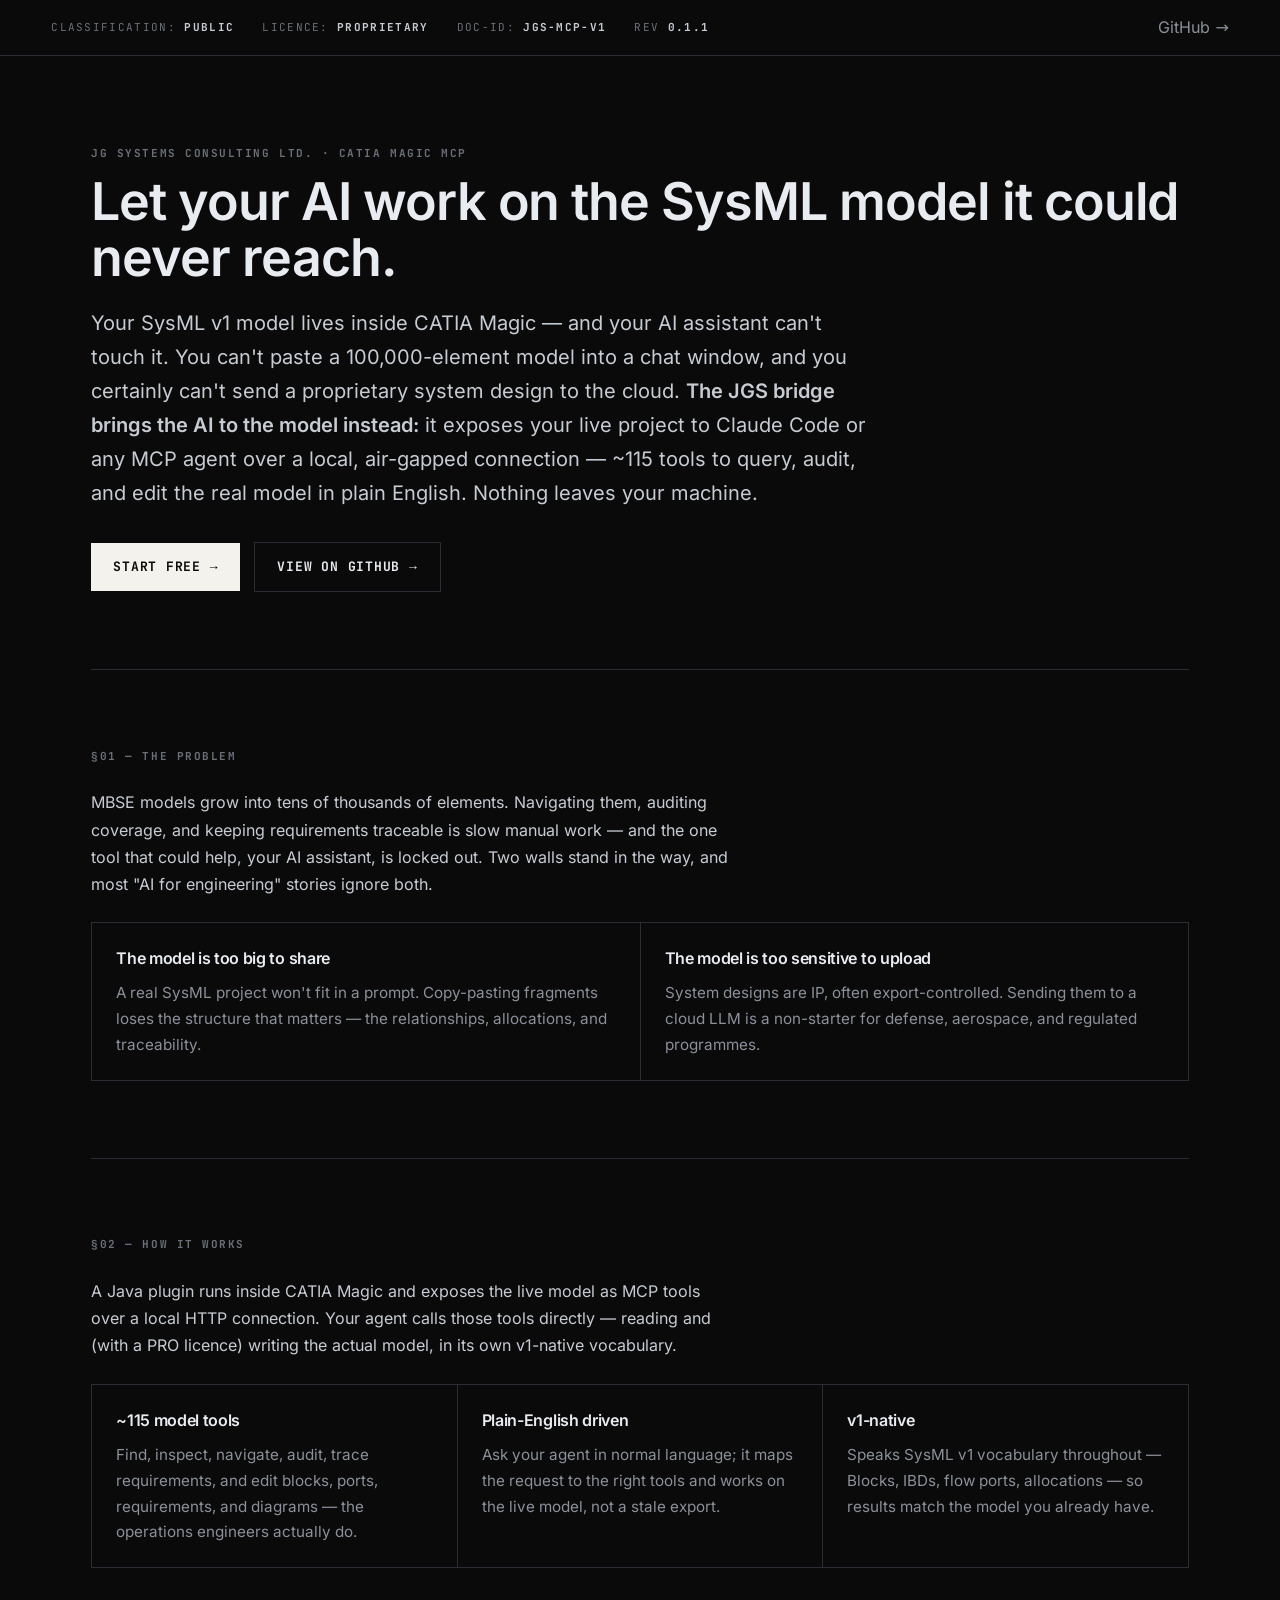
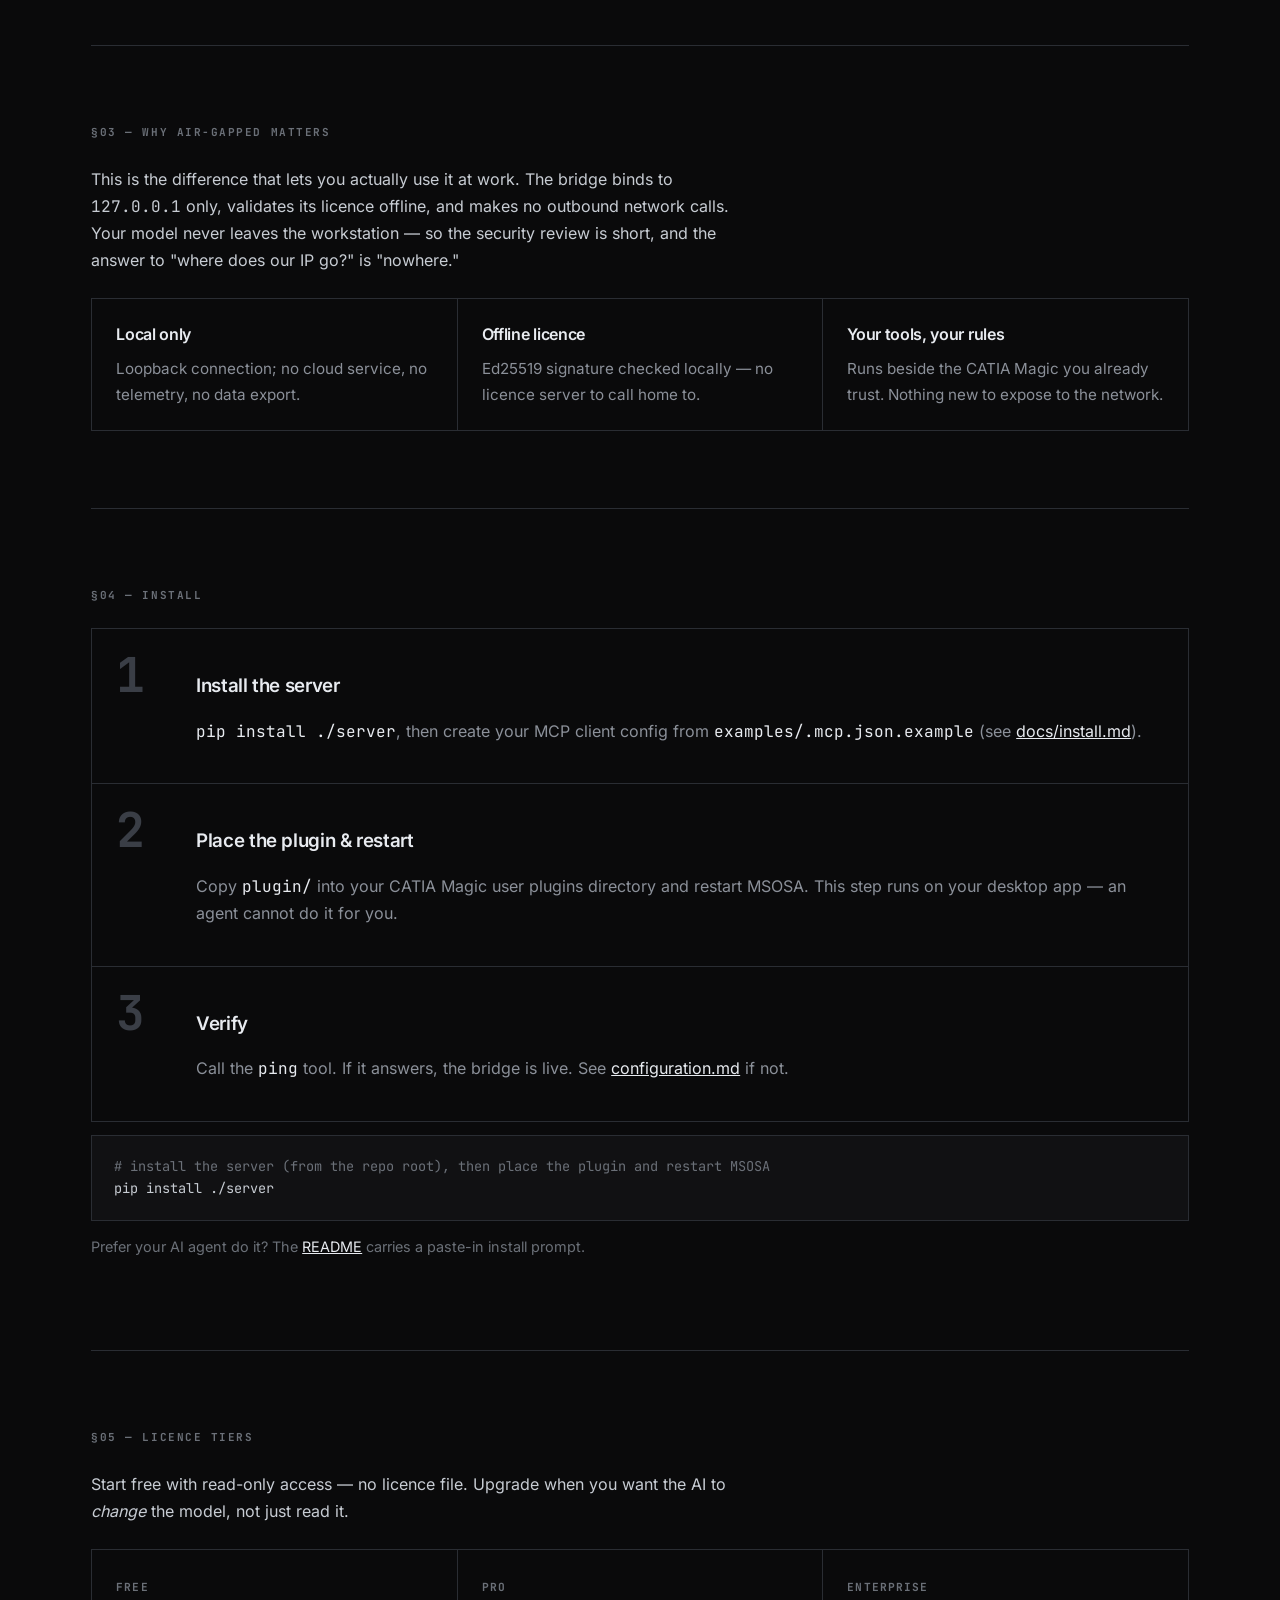
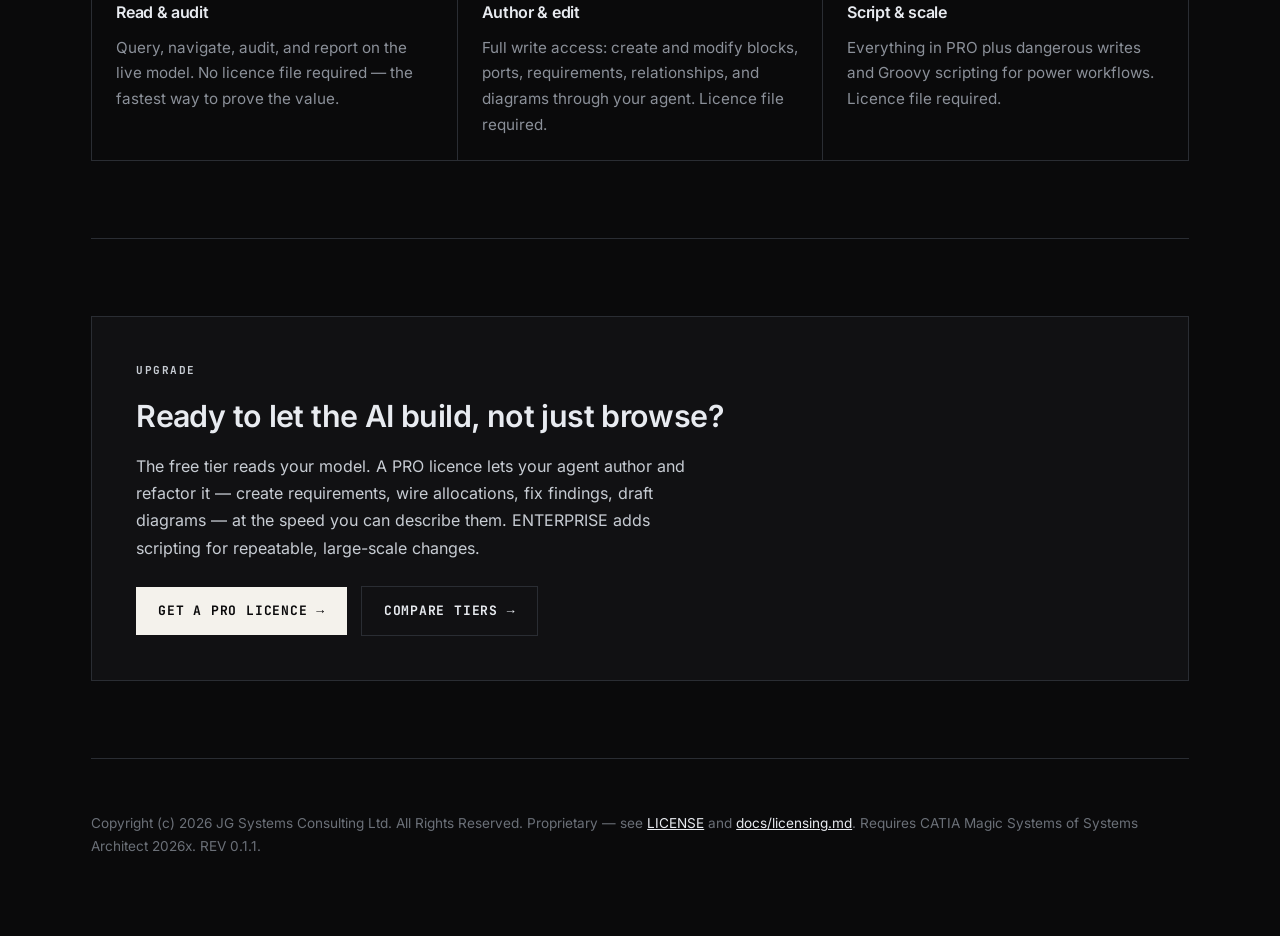
==== docs/index.html @ dea03d10 "docs(landing): problem-led copy, SEO + JSON-LD, PRO upgrade CTA" ====
<!DOCTYPE html>
<!--
  Copyright (c) 2026 JG Systems Consulting Ltd. All Rights Reserved.
  Generated at release time from scripts/release_v1_templates/docs/index.html.
  JGS brand & design system — dark engineering drafting-document aesthetic.
-->
<html lang="en">
<head>
<meta charset="utf-8">
<meta name="viewport" content="width=device-width, initial-scale=1">
<title>SysML v1 MCP Bridge for CATIA Magic — AI model access | JGS</title>
<meta name="description" content="Give Claude Code and any MCP agent live, air-gapped access to your SysML v1 models in CATIA Magic — query, audit, and edit them in plain English. No cloud, no model export.">
<meta name="keywords" content="SysML, MBSE, model-based systems engineering, CATIA Magic, Cameo Systems Modeler, MSOSA, MCP, Model Context Protocol, Claude Code, AI systems engineering, SysML v1, requirements traceability">
<meta name="robots" content="index, follow">
<meta name="author" content="JG Systems Consulting Ltd.">
<link rel="canonical" href="https://jgsystemsconsulting.github.io/jgs-magic-sysmlv1-mcp/">
<meta property="og:type" content="website">
<meta property="og:site_name" content="JGS CATIA Magic MCP">
<meta property="og:title" content="SysML v1 MCP Bridge for CATIA Magic — AI model access">
<meta property="og:description" content="The AI comes to your model. Live, air-gapped SysML v1 access for Claude Code and any MCP agent — no cloud, no export.">
<meta property="og:url" content="https://jgsystemsconsulting.github.io/jgs-magic-sysmlv1-mcp/">
<meta name="twitter:card" content="summary">
<meta name="twitter:title" content="SysML v1 MCP Bridge for CATIA Magic">
<meta name="twitter:description" content="Live, air-gapped AI access to SysML v1 models in CATIA Magic. ~115 tools. No cloud, no export.">
<script type="application/ld+json">
{
  "@context": "https://schema.org",
  "@type": "SoftwareApplication",
  "name": "JGS SysML v1 MCP Bridge",
  "applicationCategory": "DeveloperApplication",
  "applicationSubCategory": "Model-Based Systems Engineering",
  "operatingSystem": "Windows, macOS, Linux",
  "softwareVersion": "0.1.1",
  "url": "https://jgsystemsconsulting.github.io/jgs-magic-sysmlv1-mcp/",
  "description": "An MCP bridge that exposes live SysML v1 models in CATIA Magic to AI agents over a local, air-gapped connection.",
  "author": { "@type": "Organization", "name": "JG Systems Consulting Ltd." },
  "offers": { "@type": "Offer", "price": "0", "priceCurrency": "USD", "description": "FREE tier — read-only model access, no licence file required" }
}
</script>
<style>
@font-face { font-family: 'Inter'; font-style: normal; font-weight: 400; font-display: swap; src: url('fonts/inter-400.woff2') format('woff2'); }
@font-face { font-family: 'Inter'; font-style: normal; font-weight: 600; font-display: swap; src: url('fonts/inter-600.woff2') format('woff2'); }
@font-face { font-family: 'JetBrains Mono'; font-style: normal; font-weight: 400; font-display: swap; src: url('fonts/jetbrains-mono-400.woff2') format('woff2'); }
@font-face { font-family: 'JetBrains Mono'; font-style: normal; font-weight: 700; font-display: swap; src: url('fonts/jetbrains-mono-700.woff2') format('woff2'); }

:root {
  --ink: #0a0a0b; --ink-2: #111113; --ink-3: #16171a; --ink-4: #1e2024;
  --line: #2a2d33; --line-2: #3a3e46;
  --mute: #6b7078; --mute-2: #8b9099;
  --text: #c7ccd3; --text-hi: #e8ebf0;
  --paper: #f4f2ec; --paper-ink: #0a0a0b;
  --mono: 'JetBrains Mono', ui-monospace, 'SFMono-Regular', Menlo, Consolas, monospace;
  --sans: 'Inter', ui-sans-serif, system-ui, sans-serif;
  --pad-x: clamp(24px, 4vw, 80px); --pad-section: clamp(48px, 6vw, 96px);
}

* { box-sizing: border-box; }
html { -webkit-text-size-adjust: 100%; scroll-behavior: smooth; }
body {
  margin: 0; background: var(--ink); color: var(--mute-2);
  font-family: var(--sans); font-size: 16px; line-height: 1.7;
  -webkit-font-smoothing: antialiased;
}
.wrap { max-width: 1200px; margin: 0 auto; padding: 0 var(--pad-x); }
a { color: var(--text-hi); }
h1, h2, h3 { color: var(--text-hi); letter-spacing: -0.02em; font-weight: 600; }
code, .mono { font-family: var(--mono); }

.label {
  font-family: var(--mono); font-weight: 700; text-transform: uppercase;
  letter-spacing: 0.14em; font-size: 0.6875rem; color: var(--mute);
}

/* Masthead */
.masthead { border-bottom: 1px solid var(--line); }
.masthead .row {
  display: flex; flex-wrap: wrap; gap: 12px 28px; align-items: center;
  padding: 14px var(--pad-x);
}
.masthead .row span { font-family: var(--mono); font-size: 0.6875rem; letter-spacing: 0.12em; color: var(--mute); text-transform: uppercase; }
.masthead .row span b { color: var(--text); font-weight: 700; }
.masthead .row .spacer { flex: 1; }
.masthead .row a { color: var(--mute-2); text-decoration: none; }
.masthead .row a:hover { color: var(--text-hi); }

/* Section scaffolding */
section { padding: var(--pad-section) 0; border-bottom: 1px solid var(--line); }
.sec-label { margin: 0 0 24px; }
.lead-in { color: var(--text); max-width: 64ch; }

/* Hero */
.hero h1 { font-size: clamp(2rem, 5vw, 3.25rem); margin: 0 0 20px; line-height: 1.08; }
.hero p.lede { font-size: clamp(1.05rem, 2vw, 1.25rem); color: var(--text); max-width: 60ch; margin: 0 0 32px; }
.btns { display: flex; flex-wrap: wrap; gap: 14px; align-items: center; }
.btn {
  font-family: var(--mono); font-weight: 700; font-size: 0.8125rem; letter-spacing: 0.06em;
  text-transform: uppercase; text-decoration: none; padding: 13px 22px; display: inline-flex; gap: 10px;
}
.btn.primary { background: var(--paper); color: var(--paper-ink); }
.btn.ghost { background: transparent; color: var(--text-hi); border: 1px solid var(--line); }
.btn:hover { transform: translateY(-1px); }

/* Grid-of-cells (hairline gaps) */
.grid { display: grid; gap: 1px; background: var(--line); border: 1px solid var(--line); }
.grid.cols-2 { grid-template-columns: repeat(2, 1fr); }
.grid.cols-3 { grid-template-columns: repeat(3, 1fr); }
.cell { background: var(--ink); padding: 22px 24px; }
.cell h3 { margin: 0 0 8px; font-size: 1rem; }
.cell code { font-size: 0.85rem; color: var(--text-hi); }
.cell p { margin: 6px 0 0; font-size: 0.95rem; color: var(--mute-2); }
.cell .tier { font-family: var(--mono); font-weight: 700; font-size: 0.7rem; letter-spacing: 0.1em; color: var(--mute); }

/* Chain */
.chain { display: grid; gap: 1px; background: var(--line); border: 1px solid var(--line); }
.chain .step { background: var(--ink); padding: 22px 24px; display: flex; gap: 22px; align-items: baseline; }
.chain .num { font-family: var(--mono); font-weight: 700; font-size: 3rem; line-height: 1; color: var(--line-2); min-width: 2ch; }
.chain .step h3 { margin: 0 0 4px; }
.chain .step code { color: var(--text-hi); }

/* Code block */
pre {
  background: var(--ink-2); border: 1px solid var(--line); padding: 20px 22px; overflow-x: auto;
  font-family: var(--mono); font-size: 0.85rem; line-height: 1.6; color: var(--text);
}
pre .c { color: var(--mute); }

/* CTA panel — drafting-sheet motif (token-based, brand-consistent) */
.cta { background: var(--ink-2); border: 1px solid var(--line); padding: clamp(28px, 4vw, 44px); }
.cta h2 { margin: 0 0 10px; font-size: clamp(1.4rem, 3vw, 1.9rem); }
.cta p { color: var(--text); max-width: 58ch; margin: 0 0 24px; }

footer { padding: 40px 0 64px; }
footer p { font-size: 0.85rem; color: var(--mute); }

:focus-visible { outline: 2px solid var(--paper); outline-offset: 2px; }
@media (prefers-reduced-motion: reduce) { html { scroll-behavior: auto; } * { transition: none !important; } .btn:hover { transform: none; } }
@media (max-width: 860px) {
  .grid.cols-2, .grid.cols-3 { grid-template-columns: 1fr; }
  .masthead .row .spacer { display: none; }
}
</style>
</head>
<body>

<header class="masthead">
  <div class="row">
    <span>CLASSIFICATION: <b>PUBLIC</b></span>
    <span>LICENCE: <b>PROPRIETARY</b></span>
    <span>DOC-ID: <b>JGS-MCP-V1</b></span>
    <span>REV <b>0.1.1</b></span>
    <span class="spacer"></span>
    <a href="https://github.com/jgsystemsconsulting/jgs-magic-sysmlv1-mcp">GitHub →</a>
  </div>
</header>

<main class="wrap">

  <section class="hero">
    <p class="label">JG Systems Consulting Ltd. · CATIA Magic MCP</p>
    <h1>Let your AI work on the SysML model it could never reach.</h1>
    <p class="lede">
      Your SysML v1 model lives inside CATIA Magic — and your AI assistant can't touch it. You
      can't paste a 100,000-element model into a chat window, and you certainly can't send a
      proprietary system design to the cloud. <strong>The JGS bridge brings the AI to the
      model instead:</strong> it exposes your live project to Claude Code or any MCP agent over a
      local, air-gapped connection — ~115 tools to query, audit, and edit the real model in plain
      English. Nothing leaves your machine.
    </p>
    <div class="btns">
      <a class="btn primary" href="#install">Start free →</a>
      <a class="btn ghost" href="https://github.com/jgsystemsconsulting/jgs-magic-sysmlv1-mcp">View on GitHub →</a>
    </div>
  </section>

  <section>
    <p class="label sec-label">§01 — The problem</p>
    <p class="lead-in">
      MBSE models grow into tens of thousands of elements. Navigating them, auditing coverage, and
      keeping requirements traceable is slow manual work — and the one tool that could help, your AI
      assistant, is locked out. Two walls stand in the way, and most "AI for engineering" stories
      ignore both.
    </p>
    <div class="grid cols-2" style="margin-top:24px">
      <div class="cell"><h3>The model is too big to share</h3><p>A real SysML project won't fit in a prompt. Copy-pasting fragments loses the structure that matters — the relationships, allocations, and traceability.</p></div>
      <div class="cell"><h3>The model is too sensitive to upload</h3><p>System designs are IP, often export-controlled. Sending them to a cloud LLM is a non-starter for defense, aerospace, and regulated programmes.</p></div>
    </div>
  </section>

  <section>
    <p class="label sec-label">§02 — How it works</p>
    <p class="lead-in">
      A Java plugin runs inside CATIA Magic and exposes the live model as MCP tools over a local
      HTTP connection. Your agent calls those tools directly — reading and (with a PRO licence)
      writing the actual model, in its own v1-native vocabulary.
    </p>
    <div class="grid cols-3" style="margin-top:24px">
      <div class="cell"><h3>~115 model tools</h3><p>Find, inspect, navigate, audit, trace requirements, and edit blocks, ports, requirements, and diagrams — the operations engineers actually do.</p></div>
      <div class="cell"><h3>Plain-English driven</h3><p>Ask your agent in normal language; it maps the request to the right tools and works on the live model, not a stale export.</p></div>
      <div class="cell"><h3>v1-native</h3><p>Speaks SysML v1 vocabulary throughout — Blocks, IBDs, flow ports, allocations — so results match the model you already have.</p></div>
    </div>
  </section>

  <section>
    <p class="label sec-label">§03 — Why air-gapped matters</p>
    <p class="lead-in">
      This is the difference that lets you actually use it at work. The bridge binds to
      <code>127.0.0.1</code> only, validates its licence offline, and makes no outbound network
      calls. Your model never leaves the workstation — so the security review is short, and the
      answer to "where does our IP go?" is "nowhere."
    </p>
    <div class="grid cols-3" style="margin-top:24px">
      <div class="cell"><h3>Local only</h3><p>Loopback connection; no cloud service, no telemetry, no data export.</p></div>
      <div class="cell"><h3>Offline licence</h3><p>Ed25519 signature checked locally — no licence server to call home to.</p></div>
      <div class="cell"><h3>Your tools, your rules</h3><p>Runs beside the CATIA Magic you already trust. Nothing new to expose to the network.</p></div>
    </div>
  </section>

  <section id="install">
    <p class="label sec-label">§04 — Install</p>
    <div class="chain">
      <div class="step"><span class="num">1</span><div><h3>Install the server</h3><p><code>pip install ./server</code>, then create your MCP client config from <code>examples/.mcp.json.example</code> (see <a href="https://github.com/jgsystemsconsulting/jgs-magic-sysmlv1-mcp/blob/main/docs/install.md">docs/install.md</a>).</p></div></div>
      <div class="step"><span class="num">2</span><div><h3>Place the plugin &amp; restart</h3><p>Copy <code>plugin/</code> into your CATIA Magic user plugins directory and restart MSOSA. This step runs on your desktop app — an agent cannot do it for you.</p></div></div>
      <div class="step"><span class="num">3</span><div><h3>Verify</h3><p>Call the <code>ping</code> tool. If it answers, the bridge is live. See <a href="https://github.com/jgsystemsconsulting/jgs-magic-sysmlv1-mcp/blob/main/docs/configuration.md">configuration.md</a> if not.</p></div></div>
    </div>
    <pre><span class="c"># install the server (from the repo root), then place the plugin and restart MSOSA</span>
pip install ./server</pre>
    <p style="margin-top:14px; font-size:0.9rem; color:var(--mute);">Prefer your AI agent do it? The <a href="https://github.com/jgsystemsconsulting/jgs-magic-sysmlv1-mcp#install-with-your-ai-agent">README</a> carries a paste-in install prompt.</p>
  </section>

  <section>
    <p class="label sec-label">§05 — Licence tiers</p>
    <p class="lead-in">Start free with read-only access — no licence file. Upgrade when you want the
      AI to <em>change</em> the model, not just read it.</p>
    <div class="grid cols-3" style="margin-top:24px">
      <div class="cell"><span class="tier">FREE</span><h3>Read &amp; audit</h3><p>Query, navigate, audit, and report on the live model. No licence file required — the fastest way to prove the value.</p></div>
      <div class="cell"><span class="tier">PRO</span><h3>Author &amp; edit</h3><p>Full write access: create and modify blocks, ports, requirements, relationships, and diagrams through your agent. Licence file required.</p></div>
      <div class="cell"><span class="tier">ENTERPRISE</span><h3>Script &amp; scale</h3><p>Everything in PRO plus dangerous writes and Groovy scripting for power workflows. Licence file required.</p></div>
    </div>
  </section>

  <section>
    <div class="cta">
      <p class="label" style="margin:0 0 12px">Upgrade</p>
      <h2>Ready to let the AI build, not just browse?</h2>
      <p>The free tier reads your model. A PRO licence lets your agent author and refactor it —
        create requirements, wire allocations, fix findings, draft diagrams — at the speed you can
        describe them. ENTERPRISE adds scripting for repeatable, large-scale changes.</p>
      <div class="btns">
        <a class="btn primary" href="mailto:support@jgsystemsconsulting.com?subject=PRO%20licence%20enquiry%20—%20jgs-magic-sysmlv1-mcp">Get a PRO licence →</a>
        <a class="btn ghost" href="https://github.com/jgsystemsconsulting/jgs-magic-sysmlv1-mcp/blob/main/docs/licensing.md">Compare tiers →</a>
      </div>
    </div>
  </section>

  <footer>
    <p>Copyright (c) 2026 JG Systems Consulting Ltd. All Rights Reserved. Proprietary —
       see <a href="https://github.com/jgsystemsconsulting/jgs-magic-sysmlv1-mcp/blob/main/LICENSE">LICENSE</a> and
       <a href="https://github.com/jgsystemsconsulting/jgs-magic-sysmlv1-mcp/blob/main/docs/licensing.md">docs/licensing.md</a>.
       Requires CATIA Magic Systems of Systems Architect 2026x. REV 0.1.1.</p>
  </footer>

</main>
</body>
</html>
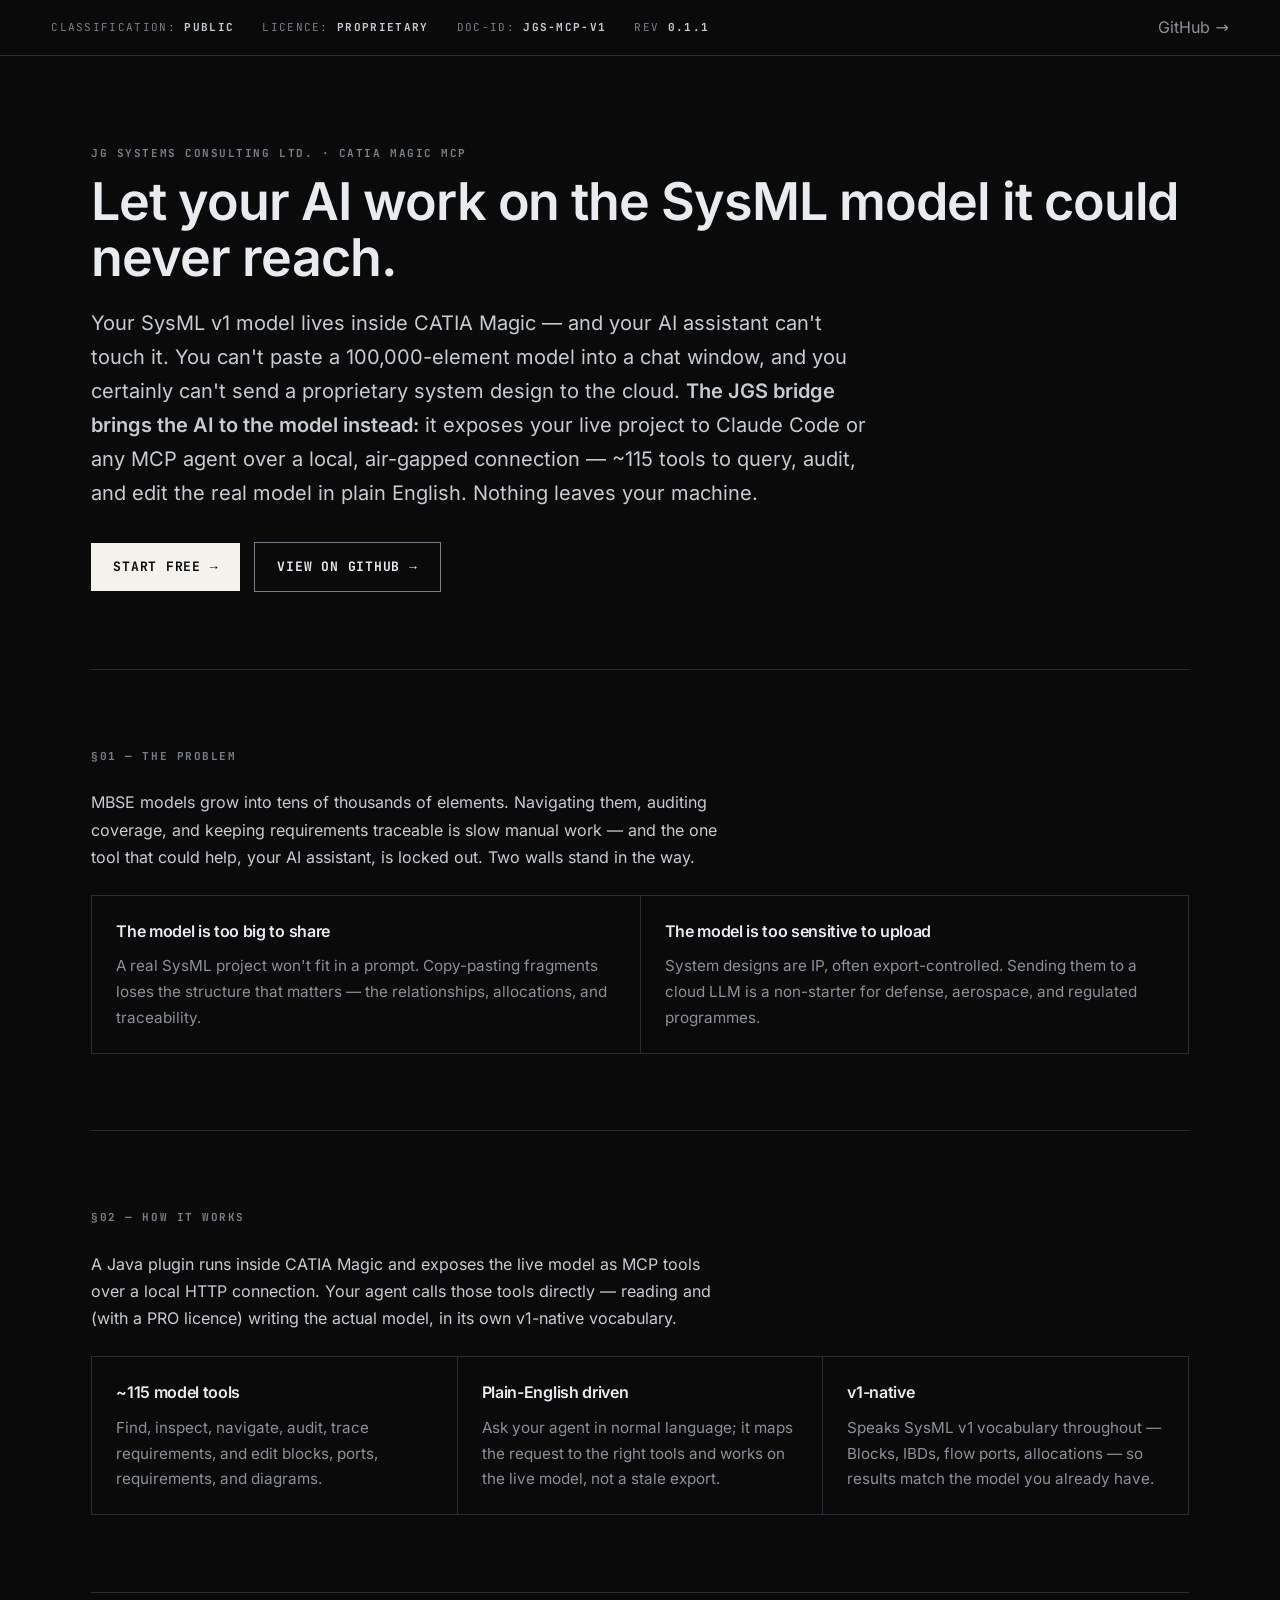
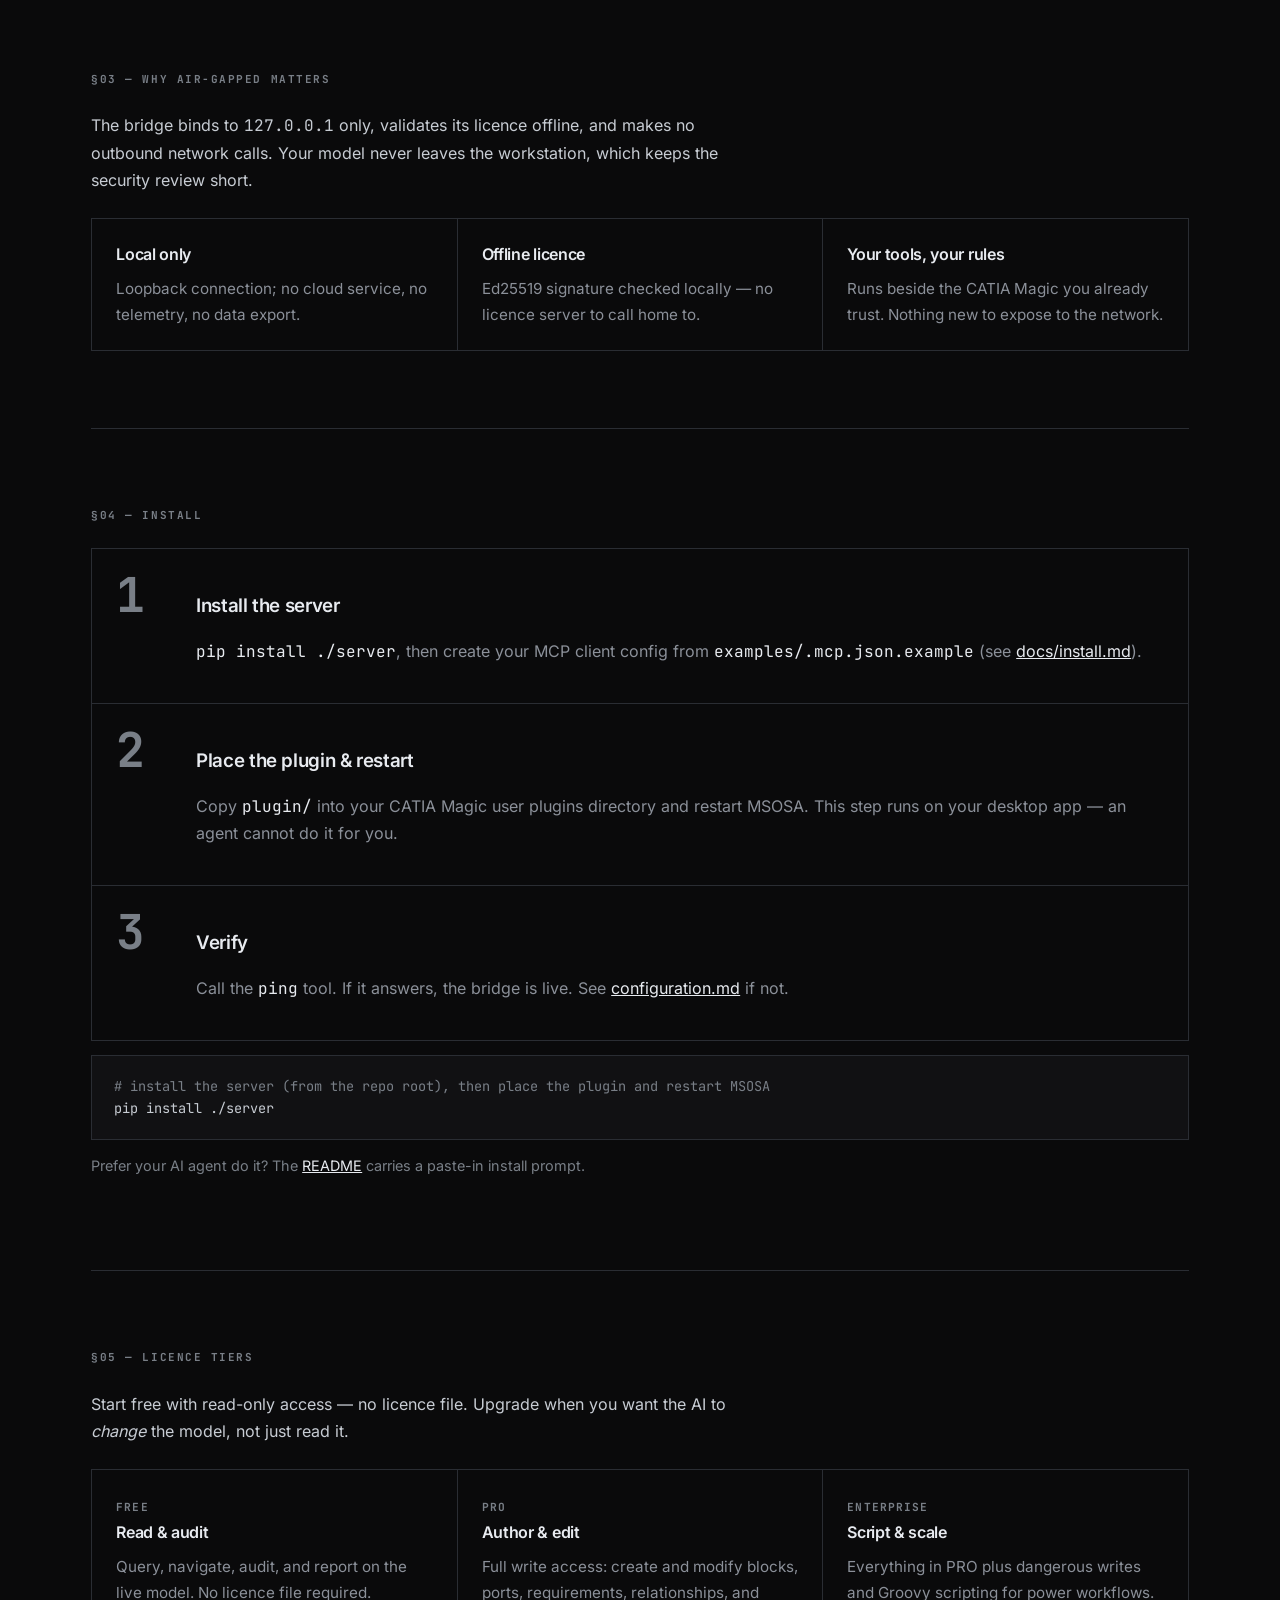
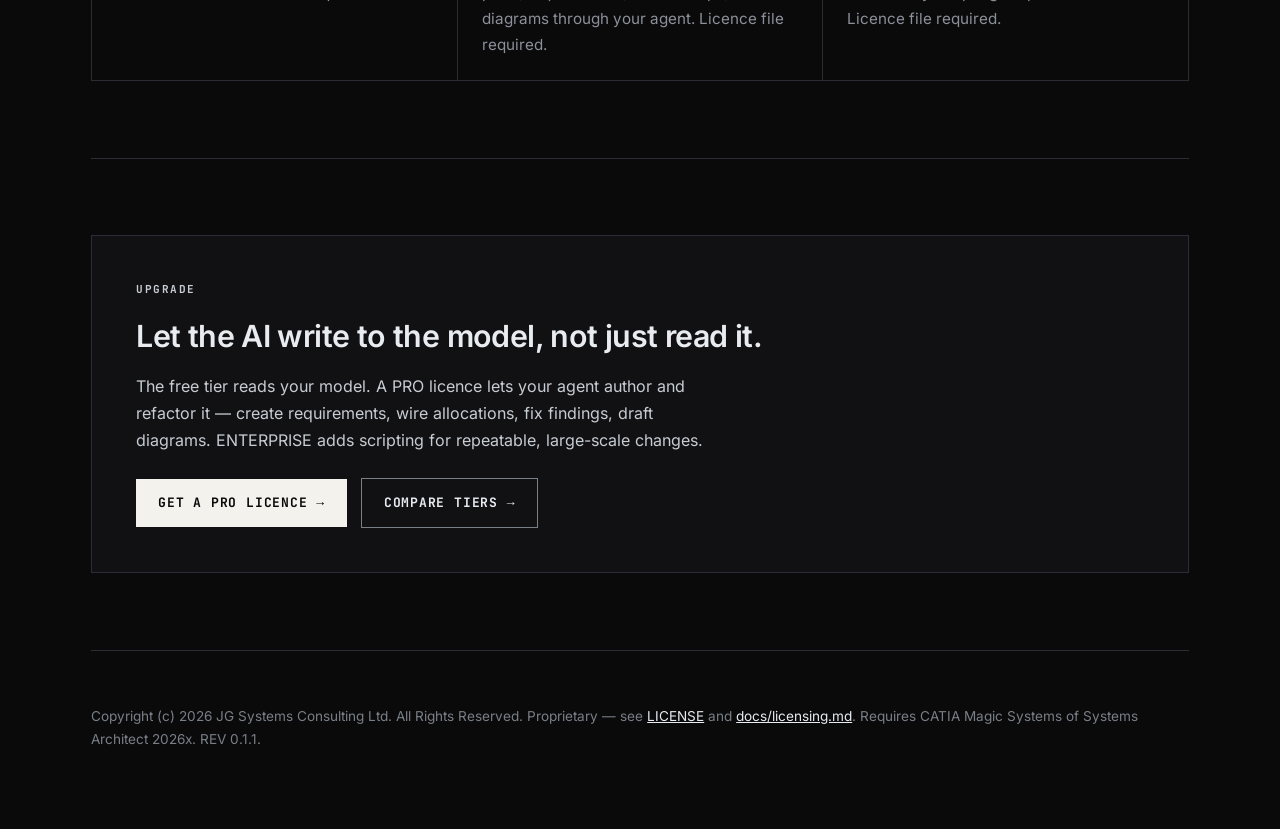
==== commit 2f98bd0a: "docs(landing): RR-B-24 a11y + SEO + de-slop pass Landing-page quality pass (verified with Playwright" ====
--- a/docs/index.html
+++ b/docs/index.html
@@ -8,10 +8,11 @@
 <head>
 <meta charset="utf-8">
 <meta name="viewport" content="width=device-width, initial-scale=1">
-<title>SysML v1 MCP Bridge for CATIA Magic — AI model access | JGS</title>
+<title>SysML v1 MCP Bridge for CATIA Magic | JG Systems</title>
 <meta name="description" content="Give Claude Code and any MCP agent live, air-gapped access to your SysML v1 models in CATIA Magic — query, audit, and edit them in plain English. No cloud, no model export.">
-<meta name="keywords" content="SysML, MBSE, model-based systems engineering, CATIA Magic, Cameo Systems Modeler, MSOSA, MCP, Model Context Protocol, Claude Code, AI systems engineering, SysML v1, requirements traceability">
 <meta name="robots" content="index, follow">
+<link rel="preload" href="fonts/inter-400.woff2" as="font" type="font/woff2" crossorigin>
+<link rel="preload" href="fonts/inter-600.woff2" as="font" type="font/woff2" crossorigin>
 <meta name="author" content="JG Systems Consulting Ltd.">
 <link rel="canonical" href="https://jgsystemsconsulting.github.io/jgs-magic-sysmlv1-mcp/">
 <meta property="og:type" content="website">
@@ -34,7 +35,7 @@
   "url": "https://jgsystemsconsulting.github.io/jgs-magic-sysmlv1-mcp/",
   "description": "An MCP bridge that exposes live SysML v1 models in CATIA Magic to AI agents over a local, air-gapped connection.",
   "author": { "@type": "Organization", "name": "JG Systems Consulting Ltd." },
-  "offers": { "@type": "Offer", "price": "0", "priceCurrency": "USD", "description": "FREE tier — read-only model access, no licence file required" }
+  "offers": { "@type": "Offer", "price": "0", "priceCurrency": "USD", "availability": "https://schema.org/OnlineOnly", "url": "https://jgsystemsconsulting.github.io/jgs-magic-sysmlv1-mcp/", "description": "FREE tier — read-only model access, no licence file required" }
 }
 </script>
 <style>
@@ -46,7 +47,7 @@
 :root {
   --ink: #0a0a0b; --ink-2: #111113; --ink-3: #16171a; --ink-4: #1e2024;
   --line: #2a2d33; --line-2: #3a3e46;
-  --mute: #6b7078; --mute-2: #8b9099;
+  --mute: #797f87; --mute-2: #8b9099;
   --text: #c7ccd3; --text-hi: #e8ebf0;
   --paper: #f4f2ec; --paper-ink: #0a0a0b;
   --mono: 'JetBrains Mono', ui-monospace, 'SFMono-Regular', Menlo, Consolas, monospace;
@@ -97,7 +98,7 @@
   text-transform: uppercase; text-decoration: none; padding: 13px 22px; display: inline-flex; gap: 10px;
 }
 .btn.primary { background: var(--paper); color: var(--paper-ink); }
-.btn.ghost { background: transparent; color: var(--text-hi); border: 1px solid var(--line); }
+.btn.ghost { background: transparent; color: var(--text-hi); border: 1px solid var(--mute); }
 .btn:hover { transform: translateY(-1px); }
 
 /* Grid-of-cells (hairline gaps) */
@@ -113,7 +114,7 @@
 /* Chain */
 .chain { display: grid; gap: 1px; background: var(--line); border: 1px solid var(--line); }
 .chain .step { background: var(--ink); padding: 22px 24px; display: flex; gap: 22px; align-items: baseline; }
-.chain .num { font-family: var(--mono); font-weight: 700; font-size: 3rem; line-height: 1; color: var(--line-2); min-width: 2ch; }
+.chain .num { font-family: var(--mono); font-weight: 700; font-size: 3rem; line-height: 1; color: var(--mute); min-width: 2ch; }
 .chain .step h3 { margin: 0 0 4px; }
 .chain .step code { color: var(--text-hi); }
 
@@ -133,6 +134,9 @@
 footer p { font-size: 0.85rem; color: var(--mute); }
 
 :focus-visible { outline: 2px solid var(--paper); outline-offset: 2px; }
+.skip-link { position: absolute; top: -100%; left: 0; background: var(--paper); color: var(--paper-ink); padding: 8px 16px; font-family: var(--mono); font-size: 0.85rem; z-index: 9999; text-decoration: none; }
+.skip-link:focus { top: 0; }
+/* prefers-color-scheme: light intentionally not implemented — the dark engineering-document aesthetic is brand. */
 @media (prefers-reduced-motion: reduce) { html { scroll-behavior: auto; } * { transition: none !important; } .btn:hover { transform: none; } }
 @media (max-width: 860px) {
   .grid.cols-2, .grid.cols-3 { grid-template-columns: 1fr; }
@@ -141,6 +145,8 @@
 </style>
 </head>
 <body>
+
+<a href="#main-content" class="skip-link">Skip to main content</a>
 
 <header class="masthead">
   <div class="row">
@@ -149,11 +155,11 @@
     <span>DOC-ID: <b>JGS-MCP-V1</b></span>
     <span>REV <b>0.1.1</b></span>
     <span class="spacer"></span>
-    <a href="https://github.com/jgsystemsconsulting/jgs-magic-sysmlv1-mcp">GitHub →</a>
+    <nav aria-label="External links"><a href="https://github.com/jgsystemsconsulting/jgs-magic-sysmlv1-mcp">GitHub →</a></nav>
   </div>
 </header>
 
-<main class="wrap">
+<main class="wrap" id="main-content">
 
   <section class="hero">
     <p class="label">JG Systems Consulting Ltd. · CATIA Magic MCP</p>
@@ -172,13 +178,12 @@
     </div>
   </section>
 
-  <section>
-    <p class="label sec-label">§01 — The problem</p>
+  <section aria-labelledby="sec-problem">
+    <h2 class="label sec-label" id="sec-problem">§01 — The problem</h2>
     <p class="lead-in">
       MBSE models grow into tens of thousands of elements. Navigating them, auditing coverage, and
       keeping requirements traceable is slow manual work — and the one tool that could help, your AI
-      assistant, is locked out. Two walls stand in the way, and most "AI for engineering" stories
-      ignore both.
+      assistant, is locked out. Two walls stand in the way.
     </p>
     <div class="grid cols-2" style="margin-top:24px">
       <div class="cell"><h3>The model is too big to share</h3><p>A real SysML project won't fit in a prompt. Copy-pasting fragments loses the structure that matters — the relationships, allocations, and traceability.</p></div>
@@ -186,27 +191,26 @@
     </div>
   </section>
 
-  <section>
-    <p class="label sec-label">§02 — How it works</p>
+  <section aria-labelledby="sec-how">
+    <h2 class="label sec-label" id="sec-how">§02 — How it works</h2>
     <p class="lead-in">
       A Java plugin runs inside CATIA Magic and exposes the live model as MCP tools over a local
       HTTP connection. Your agent calls those tools directly — reading and (with a PRO licence)
       writing the actual model, in its own v1-native vocabulary.
     </p>
     <div class="grid cols-3" style="margin-top:24px">
-      <div class="cell"><h3>~115 model tools</h3><p>Find, inspect, navigate, audit, trace requirements, and edit blocks, ports, requirements, and diagrams — the operations engineers actually do.</p></div>
+      <div class="cell"><h3>~115 model tools</h3><p>Find, inspect, navigate, audit, trace requirements, and edit blocks, ports, requirements, and diagrams.</p></div>
       <div class="cell"><h3>Plain-English driven</h3><p>Ask your agent in normal language; it maps the request to the right tools and works on the live model, not a stale export.</p></div>
       <div class="cell"><h3>v1-native</h3><p>Speaks SysML v1 vocabulary throughout — Blocks, IBDs, flow ports, allocations — so results match the model you already have.</p></div>
     </div>
   </section>
 
-  <section>
-    <p class="label sec-label">§03 — Why air-gapped matters</p>
+  <section aria-labelledby="sec-airgap">
+    <h2 class="label sec-label" id="sec-airgap">§03 — Why air-gapped matters</h2>
     <p class="lead-in">
-      This is the difference that lets you actually use it at work. The bridge binds to
-      <code>127.0.0.1</code> only, validates its licence offline, and makes no outbound network
-      calls. Your model never leaves the workstation — so the security review is short, and the
-      answer to "where does our IP go?" is "nowhere."
+      The bridge binds to <code>127.0.0.1</code> only, validates its licence offline, and makes no
+      outbound network calls. Your model never leaves the workstation, which keeps the security
+      review short.
     </p>
     <div class="grid cols-3" style="margin-top:24px">
       <div class="cell"><h3>Local only</h3><p>Loopback connection; no cloud service, no telemetry, no data export.</p></div>
@@ -215,8 +219,8 @@
     </div>
   </section>
 
-  <section id="install">
-    <p class="label sec-label">§04 — Install</p>
+  <section id="install" aria-labelledby="sec-install">
+    <h2 class="label sec-label" id="sec-install">§04 — Install</h2>
     <div class="chain">
       <div class="step"><span class="num">1</span><div><h3>Install the server</h3><p><code>pip install ./server</code>, then create your MCP client config from <code>examples/.mcp.json.example</code> (see <a href="https://github.com/jgsystemsconsulting/jgs-magic-sysmlv1-mcp/blob/main/docs/install.md">docs/install.md</a>).</p></div></div>
       <div class="step"><span class="num">2</span><div><h3>Place the plugin &amp; restart</h3><p>Copy <code>plugin/</code> into your CATIA Magic user plugins directory and restart MSOSA. This step runs on your desktop app — an agent cannot do it for you.</p></div></div>
@@ -227,24 +231,24 @@
     <p style="margin-top:14px; font-size:0.9rem; color:var(--mute);">Prefer your AI agent do it? The <a href="https://github.com/jgsystemsconsulting/jgs-magic-sysmlv1-mcp#install-with-your-ai-agent">README</a> carries a paste-in install prompt.</p>
   </section>
 
-  <section>
-    <p class="label sec-label">§05 — Licence tiers</p>
+  <section aria-labelledby="sec-tiers">
+    <h2 class="label sec-label" id="sec-tiers">§05 — Licence tiers</h2>
     <p class="lead-in">Start free with read-only access — no licence file. Upgrade when you want the
       AI to <em>change</em> the model, not just read it.</p>
     <div class="grid cols-3" style="margin-top:24px">
-      <div class="cell"><span class="tier">FREE</span><h3>Read &amp; audit</h3><p>Query, navigate, audit, and report on the live model. No licence file required — the fastest way to prove the value.</p></div>
+      <div class="cell"><span class="tier">FREE</span><h3>Read &amp; audit</h3><p>Query, navigate, audit, and report on the live model. No licence file required.</p></div>
       <div class="cell"><span class="tier">PRO</span><h3>Author &amp; edit</h3><p>Full write access: create and modify blocks, ports, requirements, relationships, and diagrams through your agent. Licence file required.</p></div>
       <div class="cell"><span class="tier">ENTERPRISE</span><h3>Script &amp; scale</h3><p>Everything in PRO plus dangerous writes and Groovy scripting for power workflows. Licence file required.</p></div>
     </div>
   </section>
 
-  <section>
+  <section aria-labelledby="sec-upgrade">
     <div class="cta">
       <p class="label" style="margin:0 0 12px">Upgrade</p>
-      <h2>Ready to let the AI build, not just browse?</h2>
+      <h2 id="sec-upgrade">Let the AI write to the model, not just read it.</h2>
       <p>The free tier reads your model. A PRO licence lets your agent author and refactor it —
-        create requirements, wire allocations, fix findings, draft diagrams — at the speed you can
-        describe them. ENTERPRISE adds scripting for repeatable, large-scale changes.</p>
+        create requirements, wire allocations, fix findings, draft diagrams. ENTERPRISE adds
+        scripting for repeatable, large-scale changes.</p>
       <div class="btns">
         <a class="btn primary" href="mailto:support@jgsystemsconsulting.com?subject=PRO%20licence%20enquiry%20—%20jgs-magic-sysmlv1-mcp">Get a PRO licence →</a>
         <a class="btn ghost" href="https://github.com/jgsystemsconsulting/jgs-magic-sysmlv1-mcp/blob/main/docs/licensing.md">Compare tiers →</a>
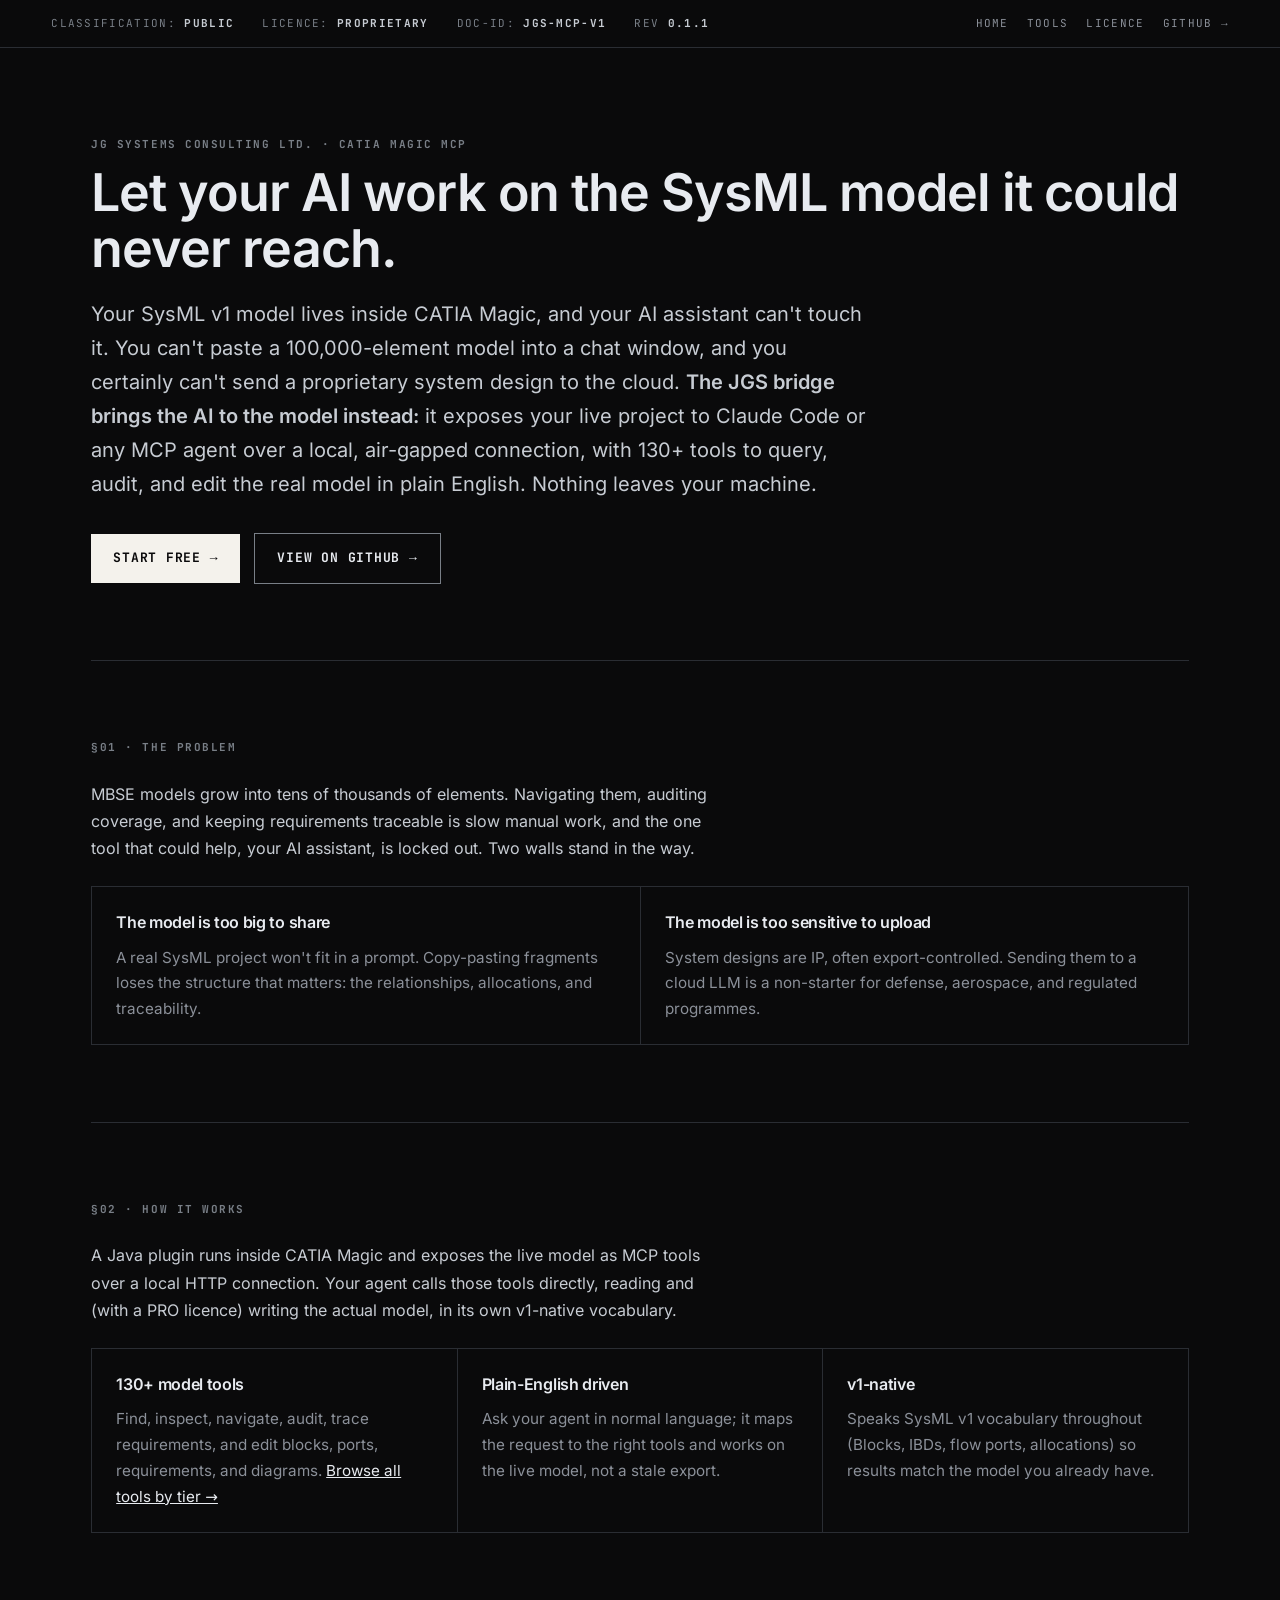
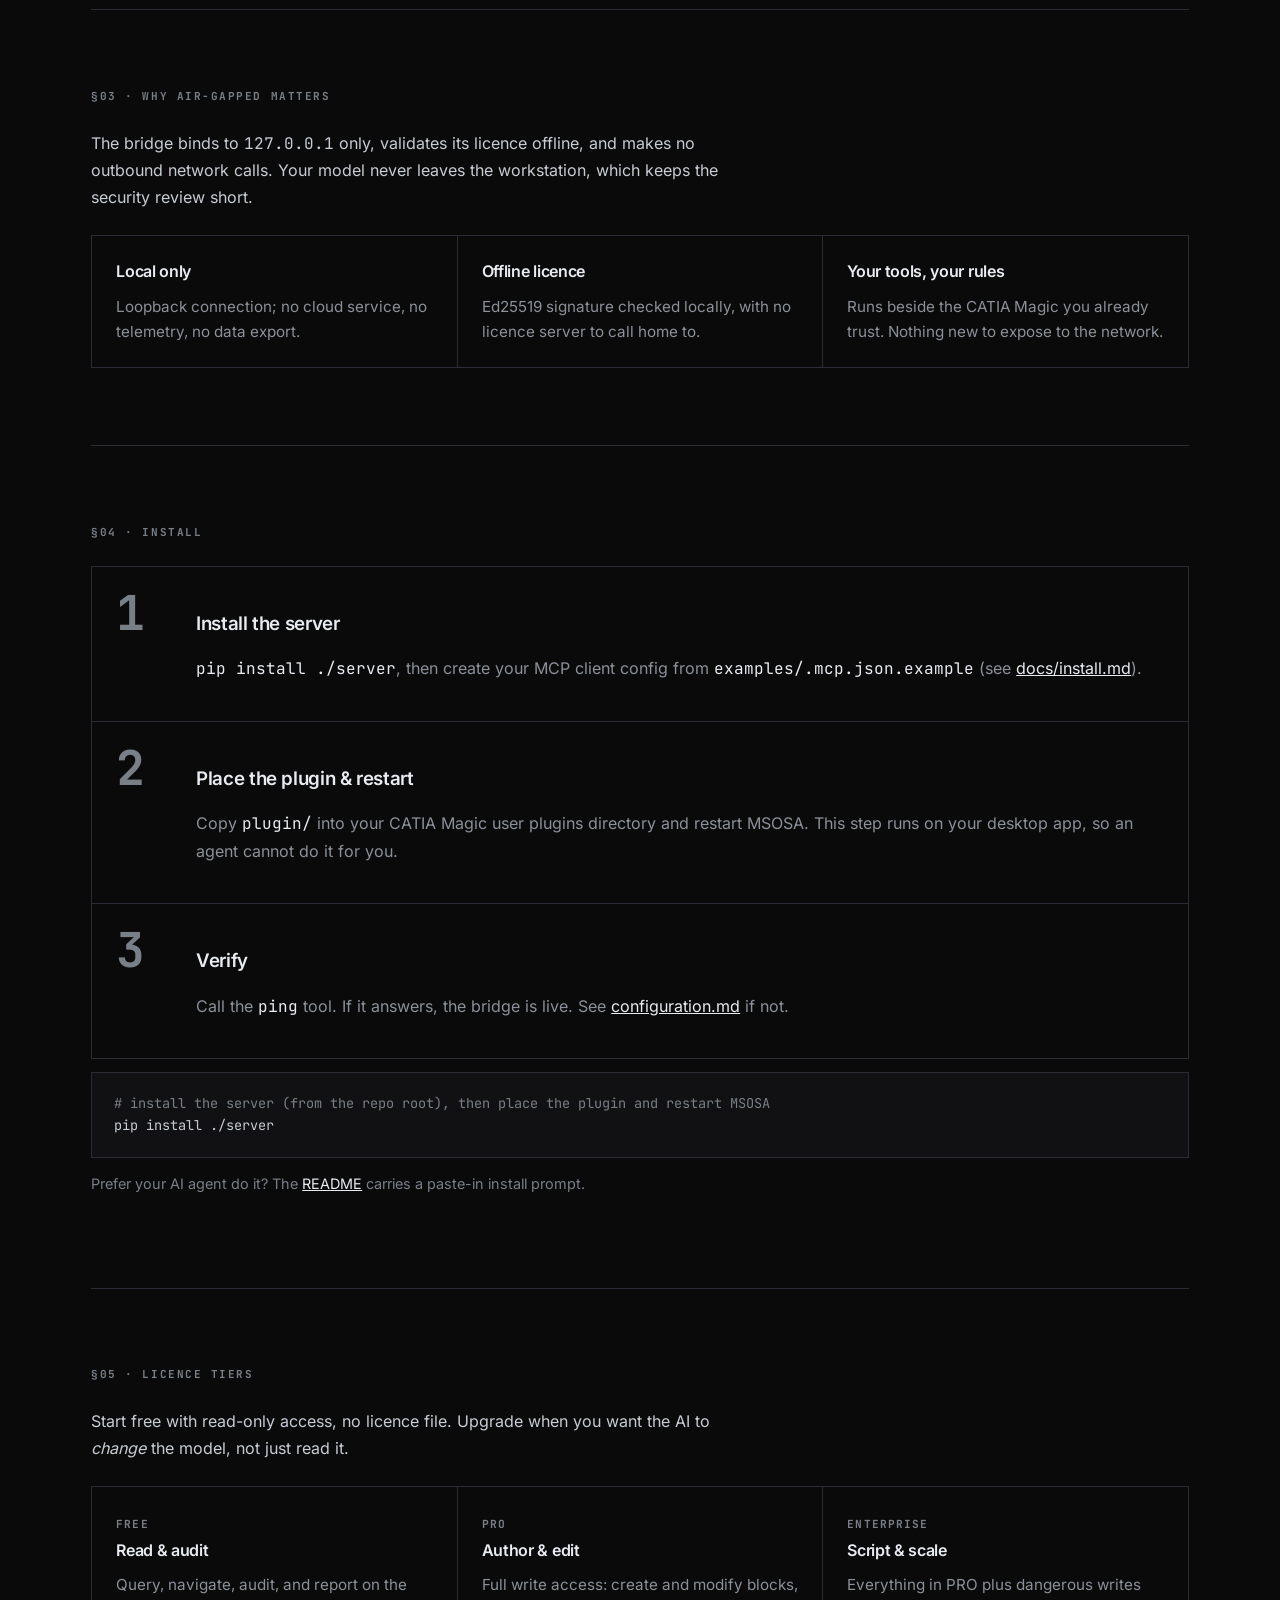
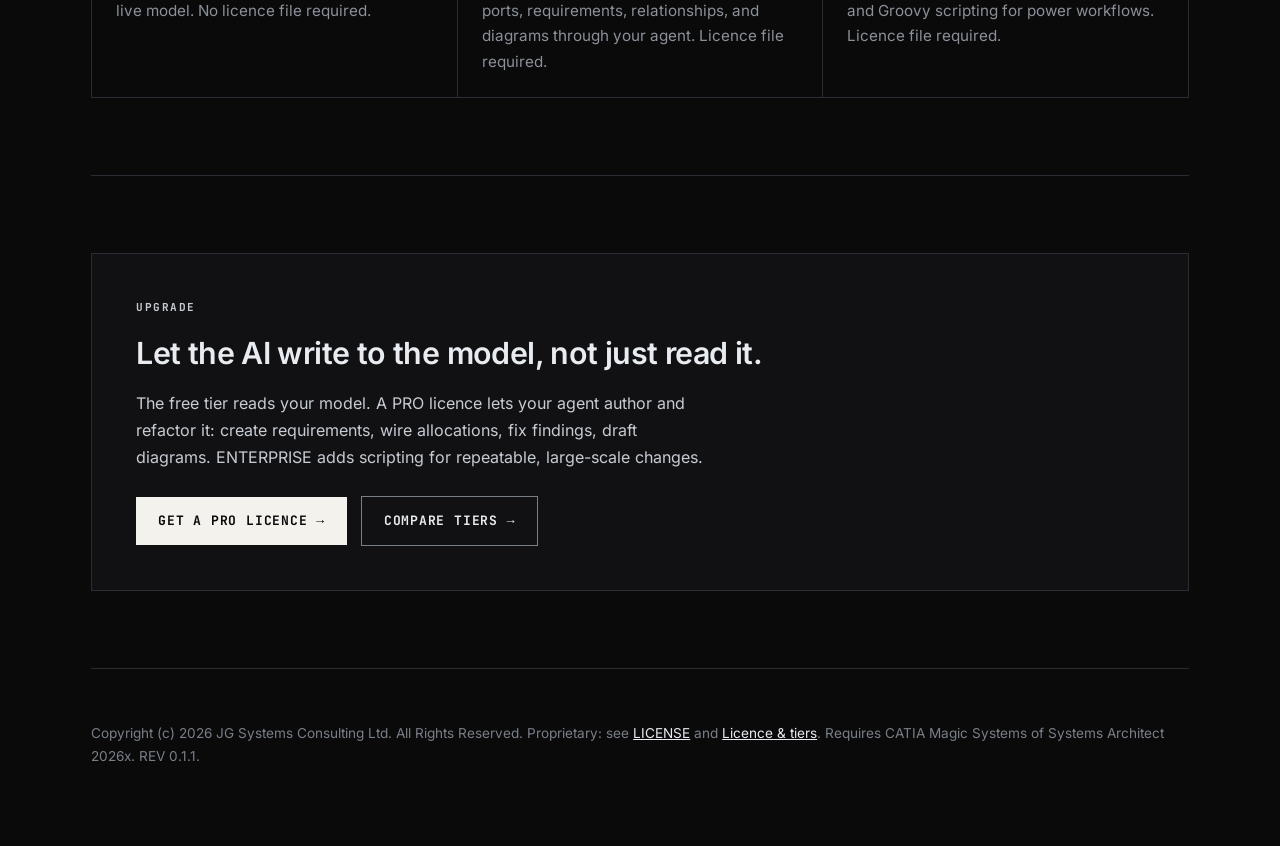
==== commit a1b347ad: "docs(site): add licence + tool-reference pages, cross-linked (RR-B-30) Multi-page site per the updat" ====
--- a/docs/index.html
+++ b/docs/index.html
@@ -2,14 +2,15 @@
 <!--
   Copyright (c) 2026 JG Systems Consulting Ltd. All Rights Reserved.
   Generated at release time from scripts/release_v1_templates/docs/index.html.
-  JGS brand & design system — dark engineering drafting-document aesthetic.
+  JGS brand & design system: dark engineering drafting-document aesthetic.
 -->
 <html lang="en">
 <head>
 <meta charset="utf-8">
 <meta name="viewport" content="width=device-width, initial-scale=1">
+<link rel="icon" href="data:image/svg+xml,%3Csvg xmlns='http://www.w3.org/2000/svg' viewBox='0 0 32 32'%3E%3Crect width='32' height='32' rx='5' fill='%230a0a0b'/%3E%3Crect x='1.5' y='1.5' width='29' height='29' rx='4' fill='none' stroke='%232a2d33'/%3E%3Ctext x='16' y='22' font-family='ui-monospace,monospace' font-size='15' font-weight='700' fill='%23e8ebf0' text-anchor='middle'%3EJ%3C/text%3E%3C/svg%3E">
 <title>SysML v1 MCP Bridge for CATIA Magic | JG Systems</title>
-<meta name="description" content="Give Claude Code and any MCP agent live, air-gapped access to your SysML v1 models in CATIA Magic — query, audit, and edit them in plain English. No cloud, no model export.">
+<meta name="description" content="Give Claude Code and any MCP agent live, air-gapped access to your SysML v1 models in CATIA Magic: query, audit, and edit them in plain English. No cloud, no model export.">
 <meta name="robots" content="index, follow">
 <link rel="preload" href="fonts/inter-400.woff2" as="font" type="font/woff2" crossorigin>
 <link rel="preload" href="fonts/inter-600.woff2" as="font" type="font/woff2" crossorigin>
@@ -17,12 +18,12 @@
 <link rel="canonical" href="https://jgsystemsconsulting.github.io/jgs-magic-sysmlv1-mcp/">
 <meta property="og:type" content="website">
 <meta property="og:site_name" content="JGS CATIA Magic MCP">
-<meta property="og:title" content="SysML v1 MCP Bridge for CATIA Magic — AI model access">
-<meta property="og:description" content="The AI comes to your model. Live, air-gapped SysML v1 access for Claude Code and any MCP agent — no cloud, no export.">
+<meta property="og:title" content="SysML v1 MCP Bridge for CATIA Magic: AI model access">
+<meta property="og:description" content="The AI comes to your model. Live, air-gapped SysML v1 access for Claude Code and any MCP agent. No cloud, no export.">
 <meta property="og:url" content="https://jgsystemsconsulting.github.io/jgs-magic-sysmlv1-mcp/">
 <meta name="twitter:card" content="summary">
 <meta name="twitter:title" content="SysML v1 MCP Bridge for CATIA Magic">
-<meta name="twitter:description" content="Live, air-gapped AI access to SysML v1 models in CATIA Magic. ~115 tools. No cloud, no export.">
+<meta name="twitter:description" content="Live, air-gapped AI access to SysML v1 models in CATIA Magic. 130+ tools. No cloud, no export.">
 <script type="application/ld+json">
 {
   "@context": "https://schema.org",
@@ -35,7 +36,7 @@
   "url": "https://jgsystemsconsulting.github.io/jgs-magic-sysmlv1-mcp/",
   "description": "An MCP bridge that exposes live SysML v1 models in CATIA Magic to AI agents over a local, air-gapped connection.",
   "author": { "@type": "Organization", "name": "JG Systems Consulting Ltd." },
-  "offers": { "@type": "Offer", "price": "0", "priceCurrency": "USD", "availability": "https://schema.org/OnlineOnly", "url": "https://jgsystemsconsulting.github.io/jgs-magic-sysmlv1-mcp/", "description": "FREE tier — read-only model access, no licence file required" }
+  "offers": { "@type": "Offer", "price": "0", "priceCurrency": "USD", "availability": "https://schema.org/OnlineOnly", "url": "https://jgsystemsconsulting.github.io/jgs-magic-sysmlv1-mcp/", "description": "FREE tier: read-only model access, no licence file required" }
 }
 </script>
 <style>
@@ -83,6 +84,8 @@
 .masthead .row .spacer { flex: 1; }
 .masthead .row a { color: var(--mute-2); text-decoration: none; }
 .masthead .row a:hover { color: var(--text-hi); }
+.site-nav { display: flex; flex-wrap: wrap; gap: 18px; font-family: var(--mono); font-size: 0.6875rem; letter-spacing: 0.12em; text-transform: uppercase; }
+.site-nav a[aria-current="page"] { color: var(--text-hi); }
 
 /* Section scaffolding */
 section { padding: var(--pad-section) 0; border-bottom: 1px solid var(--line); }
@@ -125,7 +128,7 @@
 }
 pre .c { color: var(--mute); }
 
-/* CTA panel — drafting-sheet motif (token-based, brand-consistent) */
+/* CTA panel: drafting-sheet motif (token-based, brand-consistent) */
 .cta { background: var(--ink-2); border: 1px solid var(--line); padding: clamp(28px, 4vw, 44px); }
 .cta h2 { margin: 0 0 10px; font-size: clamp(1.4rem, 3vw, 1.9rem); }
 .cta p { color: var(--text); max-width: 58ch; margin: 0 0 24px; }
@@ -136,7 +139,7 @@
 :focus-visible { outline: 2px solid var(--paper); outline-offset: 2px; }
 .skip-link { position: absolute; top: -100%; left: 0; background: var(--paper); color: var(--paper-ink); padding: 8px 16px; font-family: var(--mono); font-size: 0.85rem; z-index: 9999; text-decoration: none; }
 .skip-link:focus { top: 0; }
-/* prefers-color-scheme: light intentionally not implemented — the dark engineering-document aesthetic is brand. */
+/* prefers-color-scheme: light intentionally not implemented: the dark engineering-document aesthetic is brand. */
 @media (prefers-reduced-motion: reduce) { html { scroll-behavior: auto; } * { transition: none !important; } .btn:hover { transform: none; } }
 @media (max-width: 860px) {
   .grid.cols-2, .grid.cols-3 { grid-template-columns: 1fr; }
@@ -155,7 +158,12 @@
     <span>DOC-ID: <b>JGS-MCP-V1</b></span>
     <span>REV <b>0.1.1</b></span>
     <span class="spacer"></span>
-    <nav aria-label="External links"><a href="https://github.com/jgsystemsconsulting/jgs-magic-sysmlv1-mcp">GitHub →</a></nav>
+    <nav aria-label="Site" class="site-nav">
+      <a href="index.html">Home</a>
+      <a href="tools.html">Tools</a>
+      <a href="licensing.html">Licence</a>
+      <a href="https://github.com/jgsystemsconsulting/jgs-magic-sysmlv1-mcp">GitHub →</a>
+    </nav>
   </div>
 </header>
 
@@ -165,11 +173,11 @@
     <p class="label">JG Systems Consulting Ltd. · CATIA Magic MCP</p>
     <h1>Let your AI work on the SysML model it could never reach.</h1>
     <p class="lede">
-      Your SysML v1 model lives inside CATIA Magic — and your AI assistant can't touch it. You
+      Your SysML v1 model lives inside CATIA Magic, and your AI assistant can't touch it. You
       can't paste a 100,000-element model into a chat window, and you certainly can't send a
       proprietary system design to the cloud. <strong>The JGS bridge brings the AI to the
       model instead:</strong> it exposes your live project to Claude Code or any MCP agent over a
-      local, air-gapped connection — ~115 tools to query, audit, and edit the real model in plain
+      local, air-gapped connection, with 130+ tools to query, audit, and edit the real model in plain
       English. Nothing leaves your machine.
     </p>
     <div class="btns">
@@ -179,34 +187,34 @@
   </section>
 
   <section aria-labelledby="sec-problem">
-    <h2 class="label sec-label" id="sec-problem">§01 — The problem</h2>
+    <h2 class="label sec-label" id="sec-problem">§01 · The problem</h2>
     <p class="lead-in">
       MBSE models grow into tens of thousands of elements. Navigating them, auditing coverage, and
-      keeping requirements traceable is slow manual work — and the one tool that could help, your AI
+      keeping requirements traceable is slow manual work, and the one tool that could help, your AI
       assistant, is locked out. Two walls stand in the way.
     </p>
     <div class="grid cols-2" style="margin-top:24px">
-      <div class="cell"><h3>The model is too big to share</h3><p>A real SysML project won't fit in a prompt. Copy-pasting fragments loses the structure that matters — the relationships, allocations, and traceability.</p></div>
+      <div class="cell"><h3>The model is too big to share</h3><p>A real SysML project won't fit in a prompt. Copy-pasting fragments loses the structure that matters: the relationships, allocations, and traceability.</p></div>
       <div class="cell"><h3>The model is too sensitive to upload</h3><p>System designs are IP, often export-controlled. Sending them to a cloud LLM is a non-starter for defense, aerospace, and regulated programmes.</p></div>
     </div>
   </section>
 
   <section aria-labelledby="sec-how">
-    <h2 class="label sec-label" id="sec-how">§02 — How it works</h2>
+    <h2 class="label sec-label" id="sec-how">§02 · How it works</h2>
     <p class="lead-in">
       A Java plugin runs inside CATIA Magic and exposes the live model as MCP tools over a local
-      HTTP connection. Your agent calls those tools directly — reading and (with a PRO licence)
+      HTTP connection. Your agent calls those tools directly, reading and (with a PRO licence)
       writing the actual model, in its own v1-native vocabulary.
     </p>
     <div class="grid cols-3" style="margin-top:24px">
-      <div class="cell"><h3>~115 model tools</h3><p>Find, inspect, navigate, audit, trace requirements, and edit blocks, ports, requirements, and diagrams.</p></div>
+      <div class="cell"><h3>130+ model tools</h3><p>Find, inspect, navigate, audit, trace requirements, and edit blocks, ports, requirements, and diagrams. <a href="tools.html">Browse all tools by tier &rarr;</a></p></div>
       <div class="cell"><h3>Plain-English driven</h3><p>Ask your agent in normal language; it maps the request to the right tools and works on the live model, not a stale export.</p></div>
-      <div class="cell"><h3>v1-native</h3><p>Speaks SysML v1 vocabulary throughout — Blocks, IBDs, flow ports, allocations — so results match the model you already have.</p></div>
+      <div class="cell"><h3>v1-native</h3><p>Speaks SysML v1 vocabulary throughout (Blocks, IBDs, flow ports, allocations) so results match the model you already have.</p></div>
     </div>
   </section>
 
   <section aria-labelledby="sec-airgap">
-    <h2 class="label sec-label" id="sec-airgap">§03 — Why air-gapped matters</h2>
+    <h2 class="label sec-label" id="sec-airgap">§03 · Why air-gapped matters</h2>
     <p class="lead-in">
       The bridge binds to <code>127.0.0.1</code> only, validates its licence offline, and makes no
       outbound network calls. Your model never leaves the workstation, which keeps the security
@@ -214,16 +222,16 @@
     </p>
     <div class="grid cols-3" style="margin-top:24px">
       <div class="cell"><h3>Local only</h3><p>Loopback connection; no cloud service, no telemetry, no data export.</p></div>
-      <div class="cell"><h3>Offline licence</h3><p>Ed25519 signature checked locally — no licence server to call home to.</p></div>
+      <div class="cell"><h3>Offline licence</h3><p>Ed25519 signature checked locally, with no licence server to call home to.</p></div>
       <div class="cell"><h3>Your tools, your rules</h3><p>Runs beside the CATIA Magic you already trust. Nothing new to expose to the network.</p></div>
     </div>
   </section>
 
   <section id="install" aria-labelledby="sec-install">
-    <h2 class="label sec-label" id="sec-install">§04 — Install</h2>
+    <h2 class="label sec-label" id="sec-install">§04 · Install</h2>
     <div class="chain">
       <div class="step"><span class="num">1</span><div><h3>Install the server</h3><p><code>pip install ./server</code>, then create your MCP client config from <code>examples/.mcp.json.example</code> (see <a href="https://github.com/jgsystemsconsulting/jgs-magic-sysmlv1-mcp/blob/main/docs/install.md">docs/install.md</a>).</p></div></div>
-      <div class="step"><span class="num">2</span><div><h3>Place the plugin &amp; restart</h3><p>Copy <code>plugin/</code> into your CATIA Magic user plugins directory and restart MSOSA. This step runs on your desktop app — an agent cannot do it for you.</p></div></div>
+      <div class="step"><span class="num">2</span><div><h3>Place the plugin &amp; restart</h3><p>Copy <code>plugin/</code> into your CATIA Magic user plugins directory and restart MSOSA. This step runs on your desktop app, so an agent cannot do it for you.</p></div></div>
       <div class="step"><span class="num">3</span><div><h3>Verify</h3><p>Call the <code>ping</code> tool. If it answers, the bridge is live. See <a href="https://github.com/jgsystemsconsulting/jgs-magic-sysmlv1-mcp/blob/main/docs/configuration.md">configuration.md</a> if not.</p></div></div>
     </div>
     <pre><span class="c"># install the server (from the repo root), then place the plugin and restart MSOSA</span>
@@ -232,8 +240,8 @@
   </section>
 
   <section aria-labelledby="sec-tiers">
-    <h2 class="label sec-label" id="sec-tiers">§05 — Licence tiers</h2>
-    <p class="lead-in">Start free with read-only access — no licence file. Upgrade when you want the
+    <h2 class="label sec-label" id="sec-tiers">§05 · Licence tiers</h2>
+    <p class="lead-in">Start free with read-only access, no licence file. Upgrade when you want the
       AI to <em>change</em> the model, not just read it.</p>
     <div class="grid cols-3" style="margin-top:24px">
       <div class="cell"><span class="tier">FREE</span><h3>Read &amp; audit</h3><p>Query, navigate, audit, and report on the live model. No licence file required.</p></div>
@@ -246,20 +254,20 @@
     <div class="cta">
       <p class="label" style="margin:0 0 12px">Upgrade</p>
       <h2 id="sec-upgrade">Let the AI write to the model, not just read it.</h2>
-      <p>The free tier reads your model. A PRO licence lets your agent author and refactor it —
+      <p>The free tier reads your model. A PRO licence lets your agent author and refactor it:
         create requirements, wire allocations, fix findings, draft diagrams. ENTERPRISE adds
         scripting for repeatable, large-scale changes.</p>
       <div class="btns">
-        <a class="btn primary" href="mailto:support@jgsystemsconsulting.com?subject=PRO%20licence%20enquiry%20—%20jgs-magic-sysmlv1-mcp">Get a PRO licence →</a>
-        <a class="btn ghost" href="https://github.com/jgsystemsconsulting/jgs-magic-sysmlv1-mcp/blob/main/docs/licensing.md">Compare tiers →</a>
+        <a class="btn primary" href="mailto:support@jgsystemsconsulting.com?subject=PRO%20licence%20enquiry%20-%20jgs-magic-sysmlv1-mcp">Get a PRO licence →</a>
+        <a class="btn ghost" href="licensing.html">Compare tiers →</a>
       </div>
     </div>
   </section>
 
   <footer>
-    <p>Copyright (c) 2026 JG Systems Consulting Ltd. All Rights Reserved. Proprietary —
+    <p>Copyright (c) 2026 JG Systems Consulting Ltd. All Rights Reserved. Proprietary:
        see <a href="https://github.com/jgsystemsconsulting/jgs-magic-sysmlv1-mcp/blob/main/LICENSE">LICENSE</a> and
-       <a href="https://github.com/jgsystemsconsulting/jgs-magic-sysmlv1-mcp/blob/main/docs/licensing.md">docs/licensing.md</a>.
+       <a href="licensing.html">Licence &amp; tiers</a>.
        Requires CATIA Magic Systems of Systems Architect 2026x. REV 0.1.1.</p>
   </footer>
 
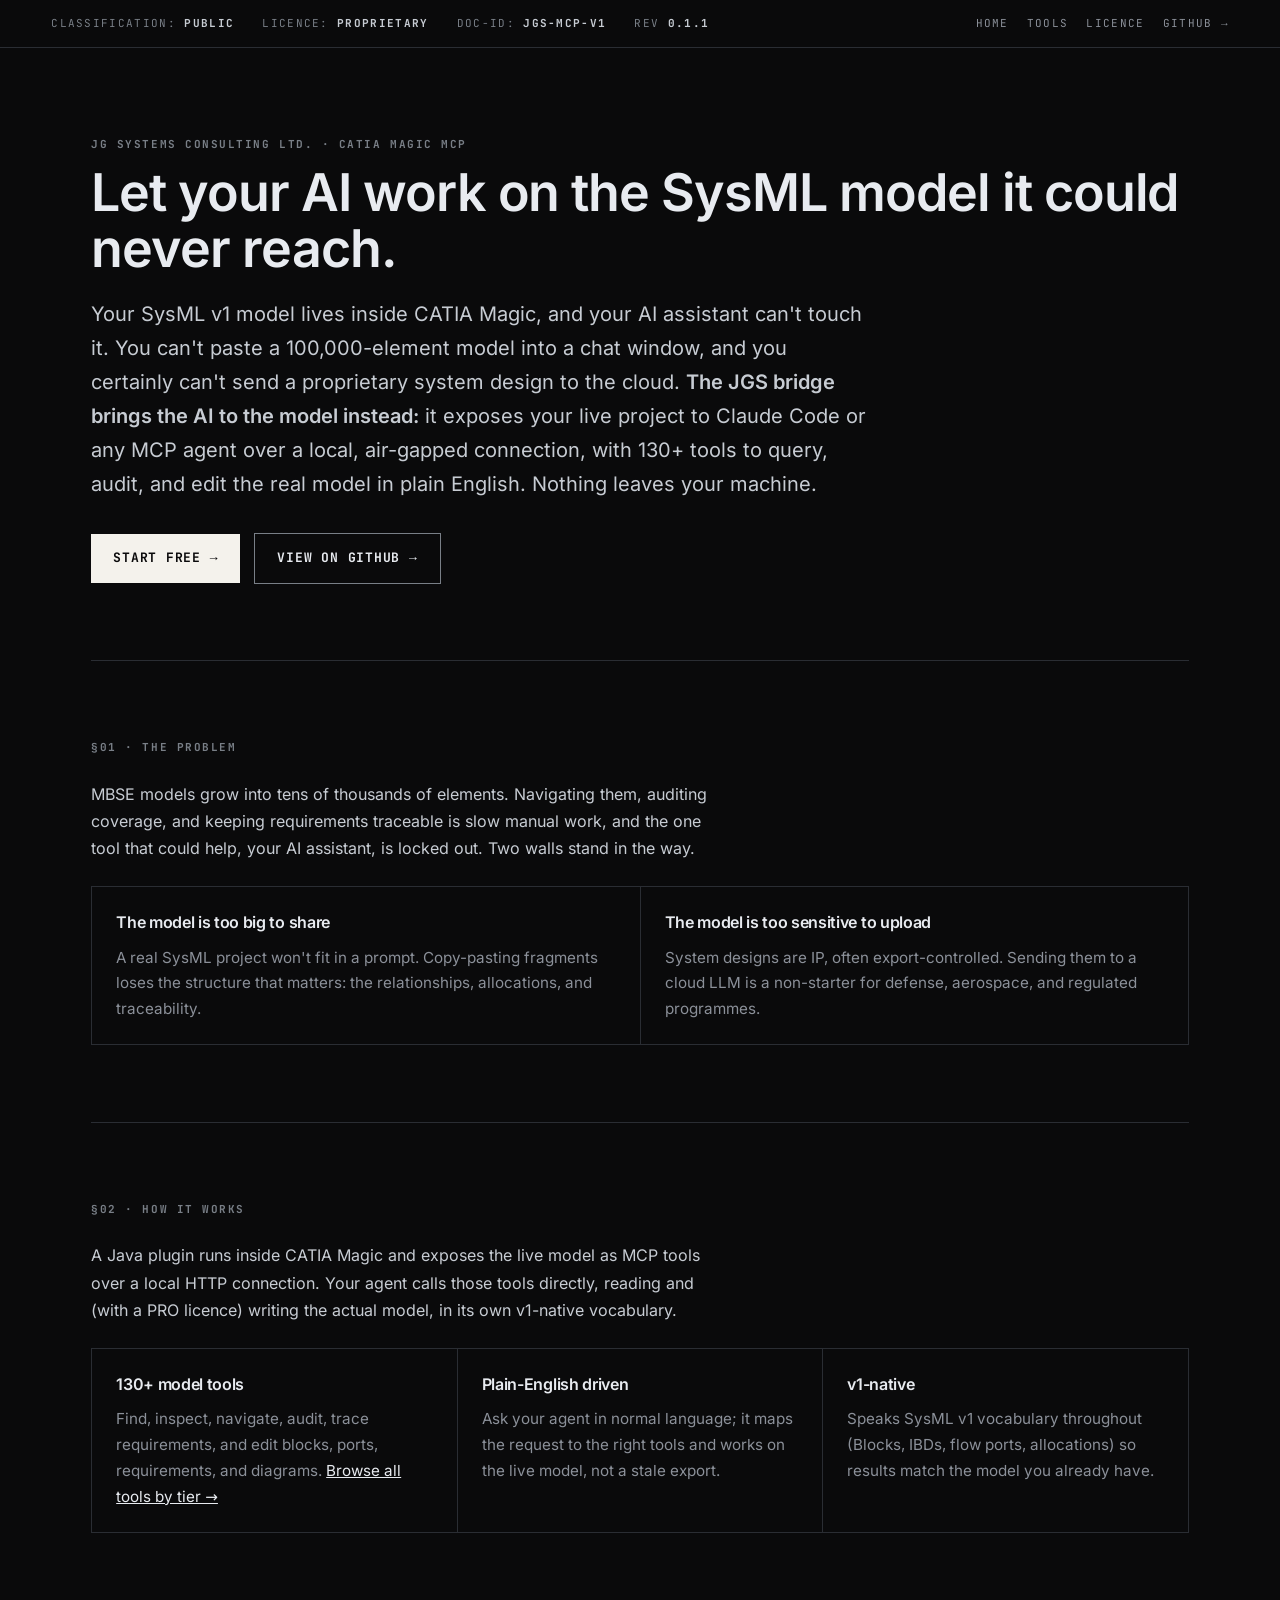
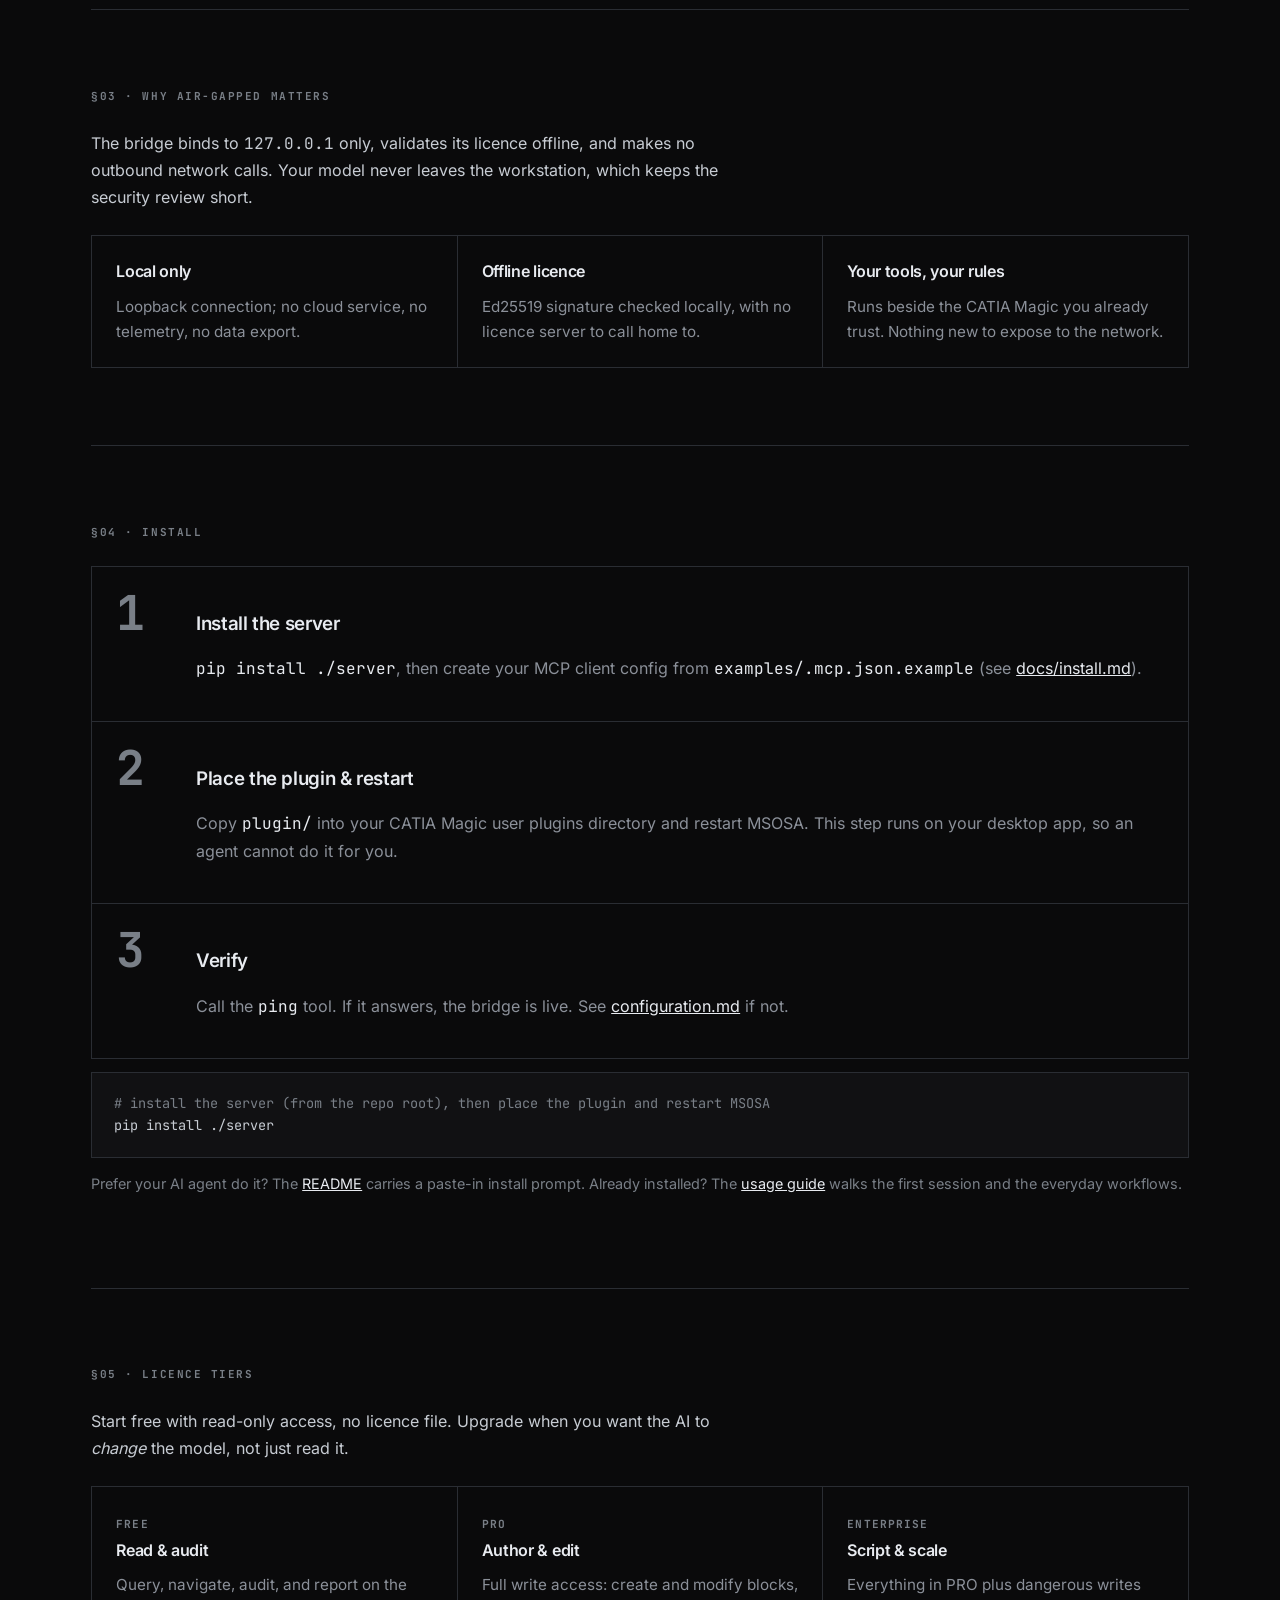
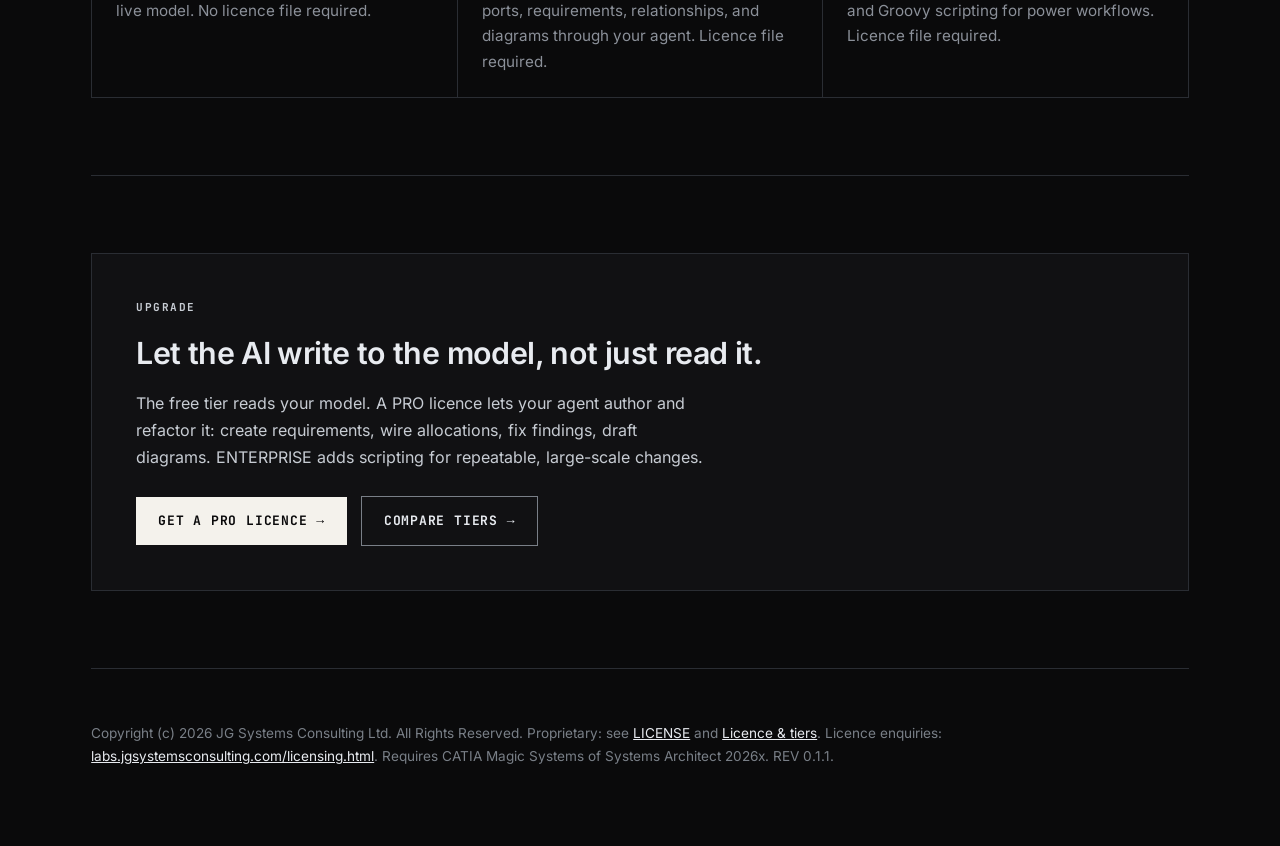
==== commit e564598f: "release: licence-enquiry link in every Pages footer, usage guide link (RR-B-20)" ====
--- a/docs/index.html
+++ b/docs/index.html
@@ -1,7 +1,7 @@
 <!DOCTYPE html>
 <!--
   Copyright (c) 2026 JG Systems Consulting Ltd. All Rights Reserved.
-  Generated at release time from scripts/release_v1_templates/docs/index.html.
+  Maintained directly in this repository (standalone model): edit here.
   JGS brand & design system: dark engineering drafting-document aesthetic.
 -->
 <html lang="en">
@@ -236,7 +236,7 @@
     </div>
     <pre><span class="c"># install the server (from the repo root), then place the plugin and restart MSOSA</span>
 pip install ./server</pre>
-    <p style="margin-top:14px; font-size:0.9rem; color:var(--mute);">Prefer your AI agent do it? The <a href="https://github.com/jgsystemsconsulting/jgs-magic-sysmlv1-mcp#install-with-your-ai-agent">README</a> carries a paste-in install prompt.</p>
+    <p style="margin-top:14px; font-size:0.9rem; color:var(--mute);">Prefer your AI agent do it? The <a href="https://github.com/jgsystemsconsulting/jgs-magic-sysmlv1-mcp#install-with-your-ai-agent">README</a> carries a paste-in install prompt. Already installed? The <a href="https://github.com/jgsystemsconsulting/jgs-magic-sysmlv1-mcp/blob/main/docs/usage.md">usage guide</a> walks the first session and the everyday workflows.</p>
   </section>
 
   <section aria-labelledby="sec-tiers">
@@ -267,7 +267,8 @@
   <footer>
     <p>Copyright (c) 2026 JG Systems Consulting Ltd. All Rights Reserved. Proprietary:
        see <a href="https://github.com/jgsystemsconsulting/jgs-magic-sysmlv1-mcp/blob/main/LICENSE">LICENSE</a> and
-       <a href="licensing.html">Licence &amp; tiers</a>.
+       <a href="licensing.html">Licence &amp; tiers</a>. Licence enquiries:
+       <a href="https://labs.jgsystemsconsulting.com/licensing.html">labs.jgsystemsconsulting.com/licensing.html</a>.
        Requires CATIA Magic Systems of Systems Architect 2026x. REV 0.1.1.</p>
   </footer>
 
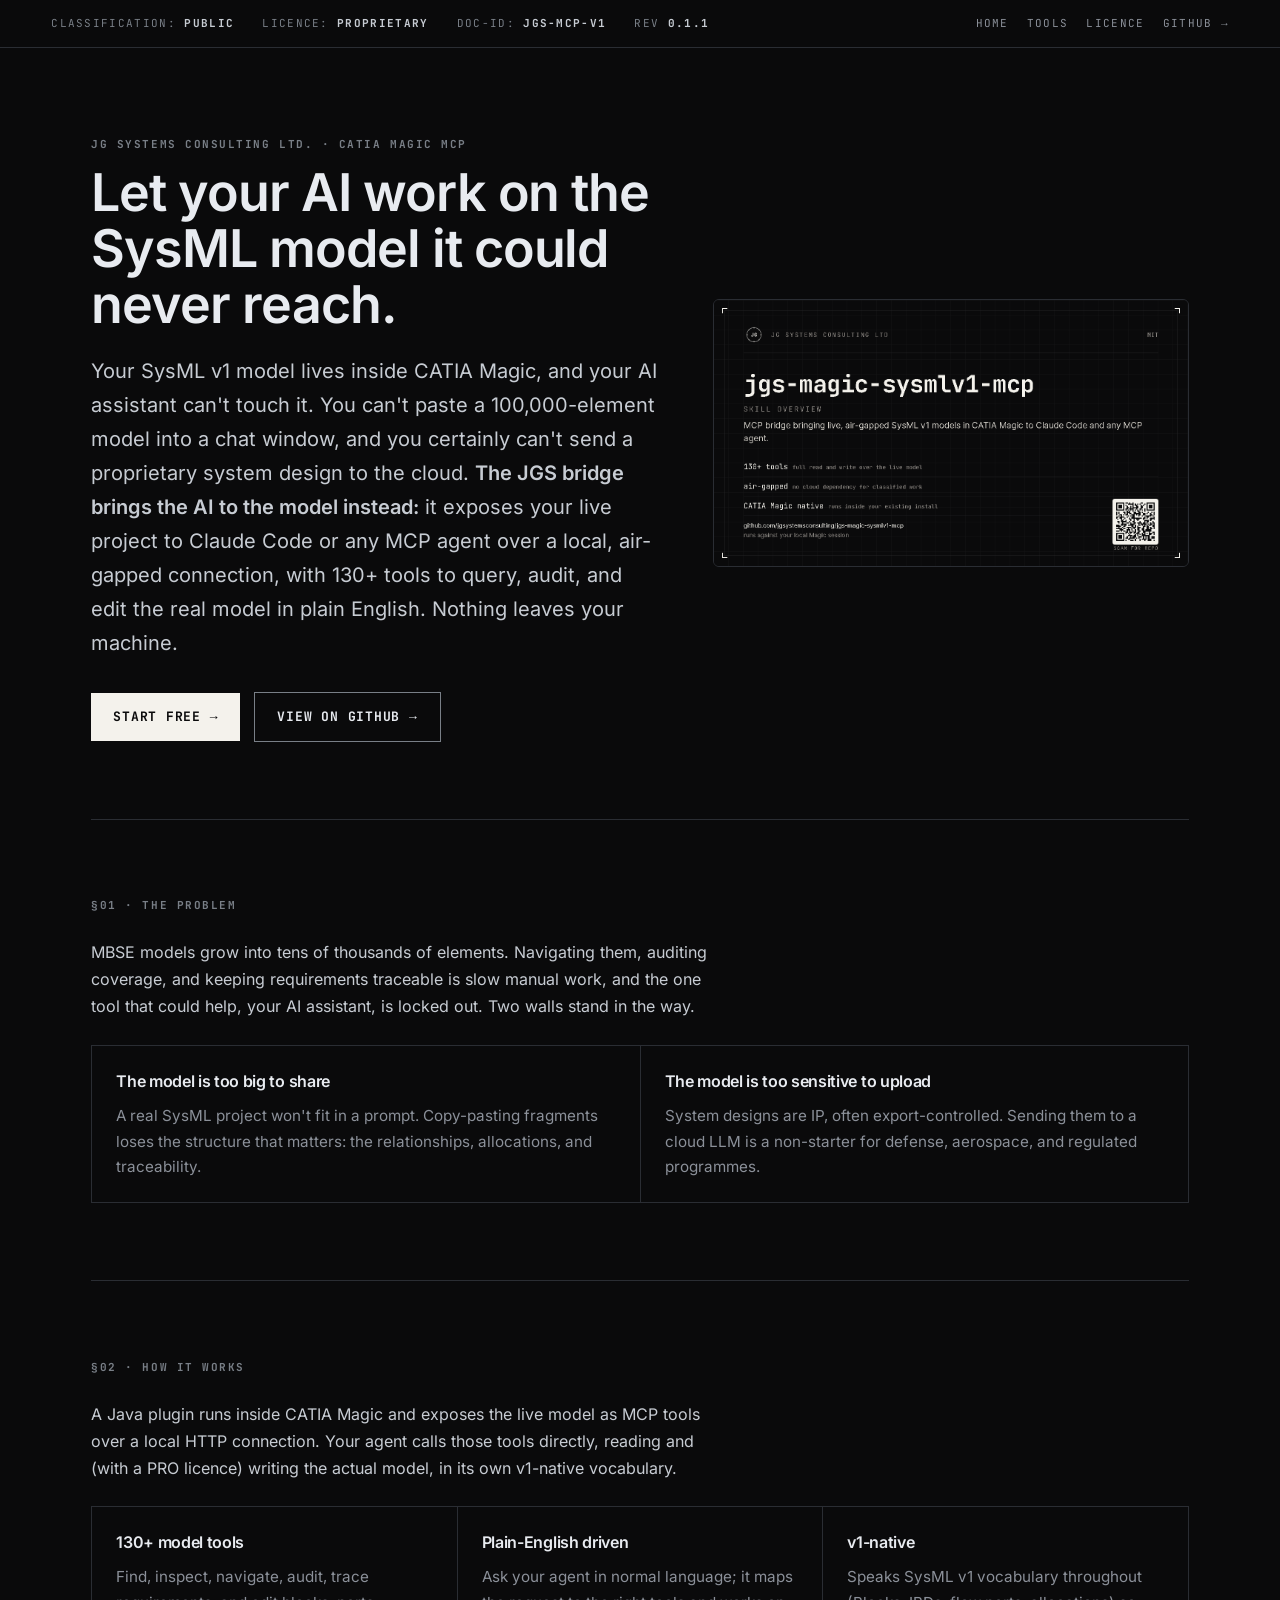
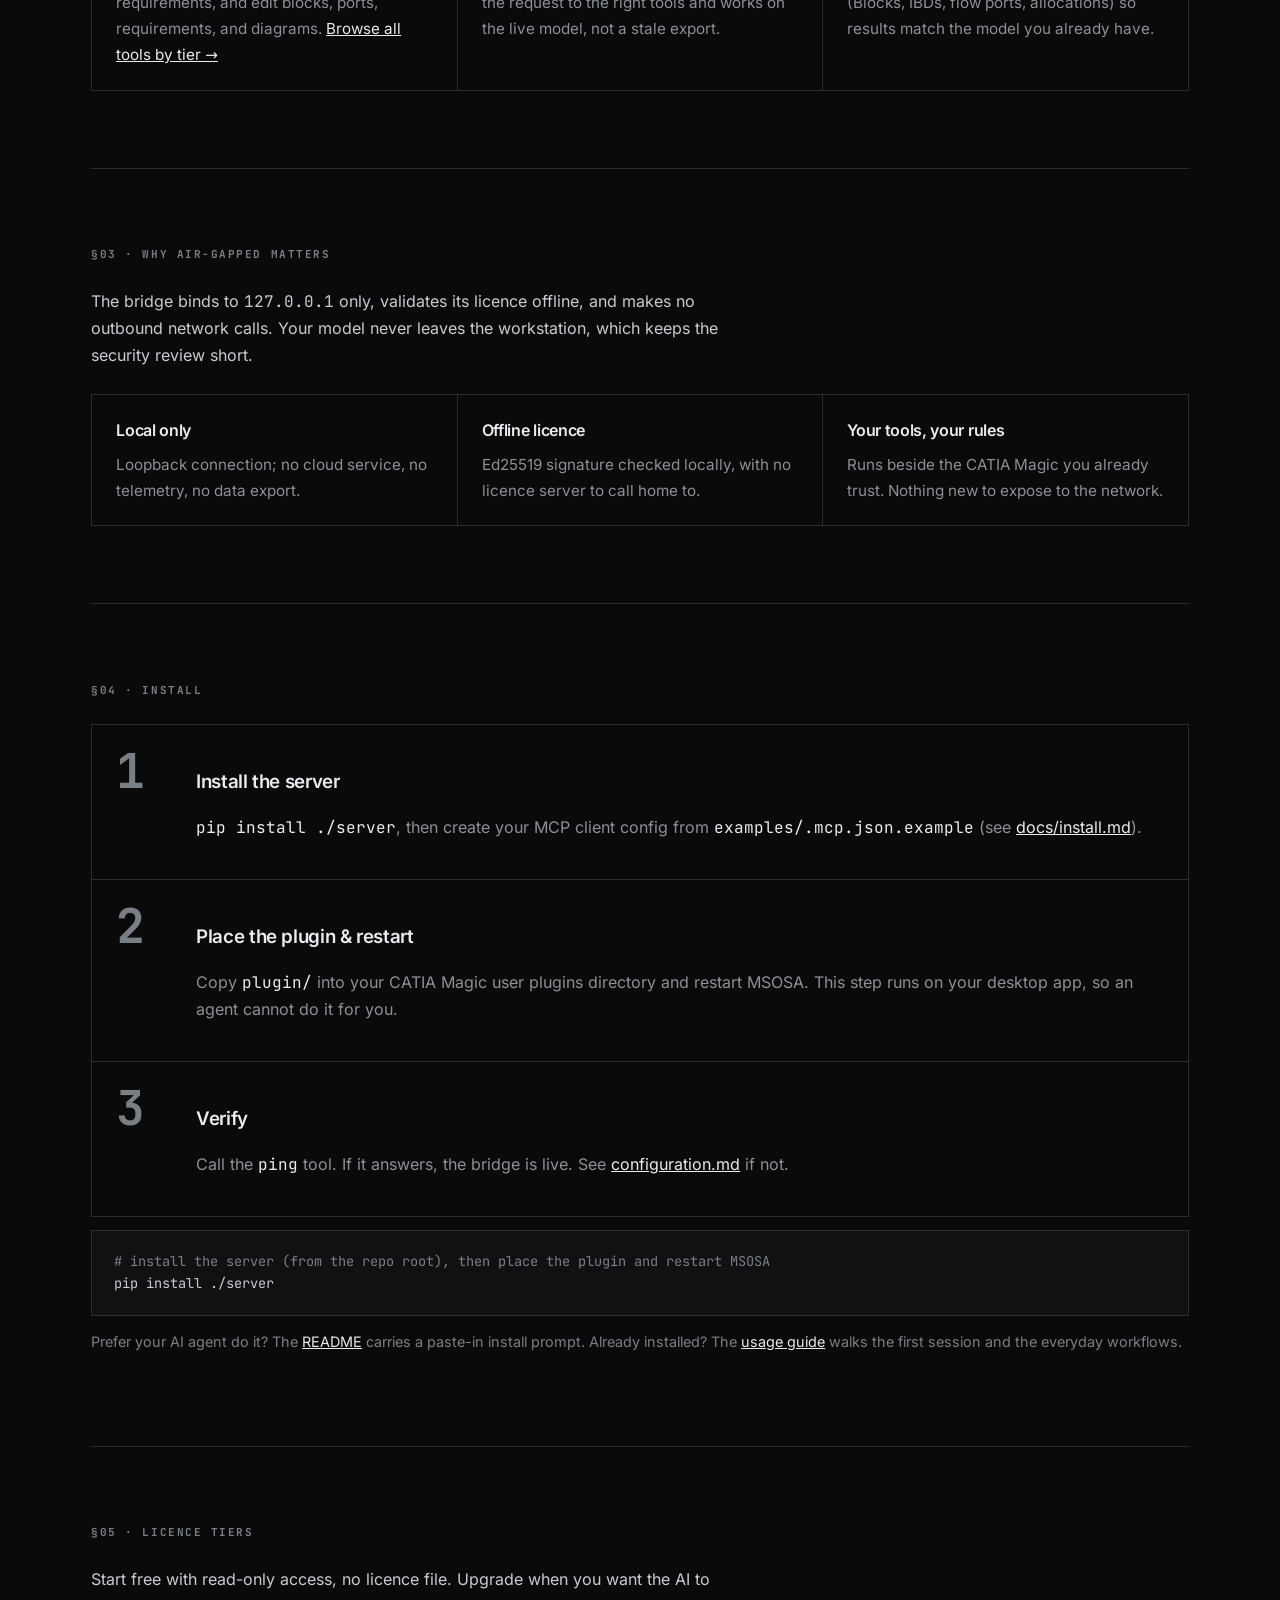
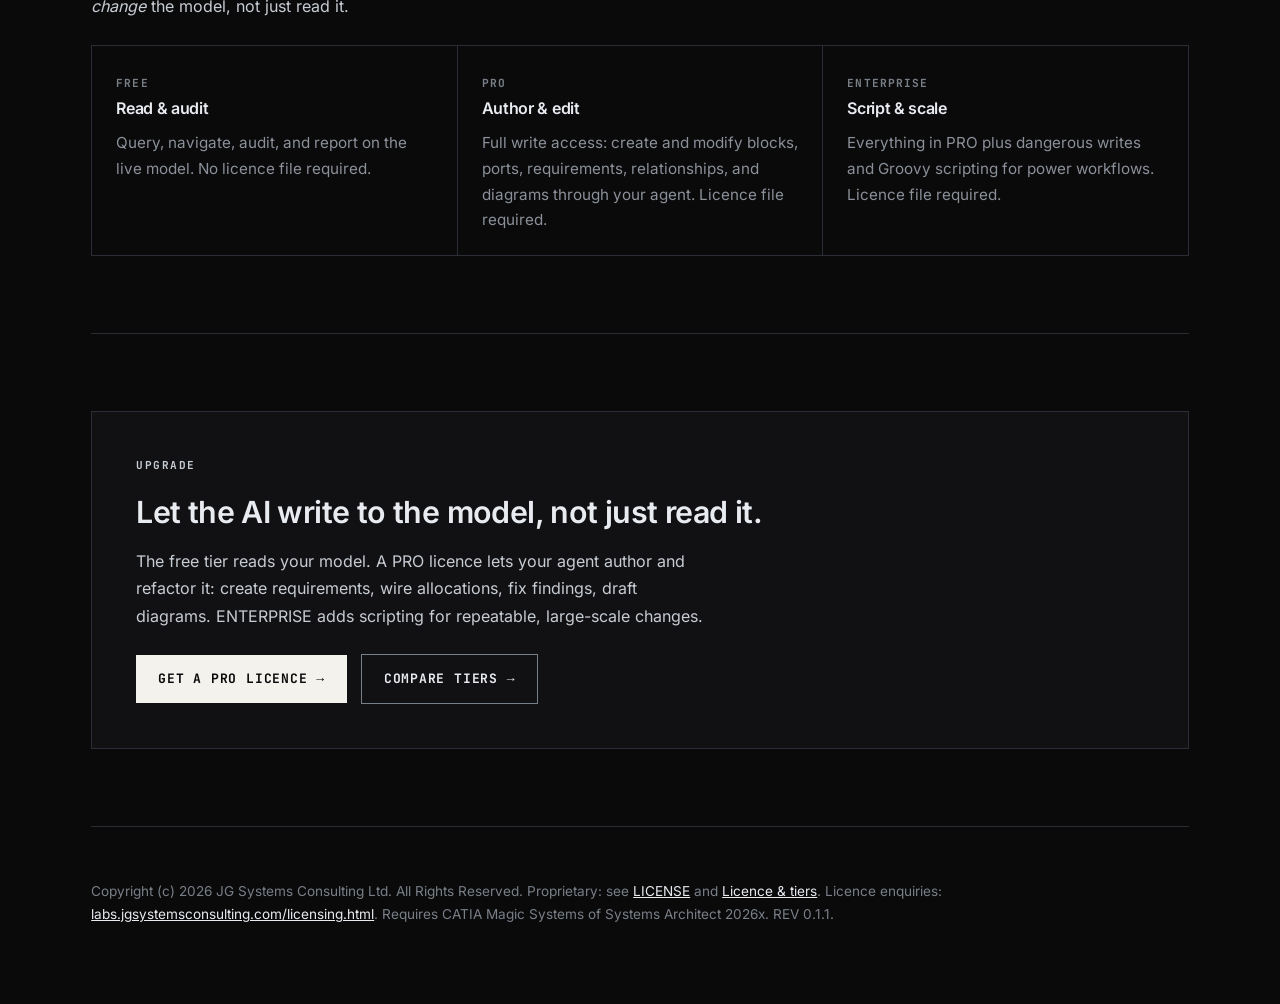
==== commit 0a18e8d4: "feat(site): skill-overview title card in hero" ====
--- a/docs/index.html
+++ b/docs/index.html
@@ -93,6 +93,8 @@
 .lead-in { color: var(--text); max-width: 64ch; }
 
 /* Hero */
+.hero-cols { display: grid; grid-template-columns: minmax(0, 1.2fr) minmax(0, 1fr); gap: clamp(28px, 4vw, 56px); align-items: center; }
+.hero-card { width: 100%; height: auto; display: block; border: 1px solid var(--line); border-radius: 6px; }
 .hero h1 { font-size: clamp(2rem, 5vw, 3.25rem); margin: 0 0 20px; line-height: 1.08; }
 .hero p.lede { font-size: clamp(1.05rem, 2vw, 1.25rem); color: var(--text); max-width: 60ch; margin: 0 0 32px; }
 .btns { display: flex; flex-wrap: wrap; gap: 14px; align-items: center; }
@@ -143,6 +145,7 @@
 @media (prefers-reduced-motion: reduce) { html { scroll-behavior: auto; } * { transition: none !important; } .btn:hover { transform: none; } }
 @media (max-width: 860px) {
   .grid.cols-2, .grid.cols-3 { grid-template-columns: 1fr; }
+  .hero-cols { grid-template-columns: 1fr; }
   .masthead .row .spacer { display: none; }
 }
 </style>
@@ -170,19 +173,27 @@
 <main class="wrap" id="main-content">
 
   <section class="hero">
-    <p class="label">JG Systems Consulting Ltd. · CATIA Magic MCP</p>
-    <h1>Let your AI work on the SysML model it could never reach.</h1>
-    <p class="lede">
-      Your SysML v1 model lives inside CATIA Magic, and your AI assistant can't touch it. You
-      can't paste a 100,000-element model into a chat window, and you certainly can't send a
-      proprietary system design to the cloud. <strong>The JGS bridge brings the AI to the
-      model instead:</strong> it exposes your live project to Claude Code or any MCP agent over a
-      local, air-gapped connection, with 130+ tools to query, audit, and edit the real model in plain
-      English. Nothing leaves your machine.
-    </p>
-    <div class="btns">
-      <a class="btn primary" href="#install">Start free →</a>
-      <a class="btn ghost" href="https://github.com/jgsystemsconsulting/jgs-magic-sysmlv1-mcp">View on GitHub →</a>
+    <div class="hero-cols">
+      <div>
+        <p class="label">JG Systems Consulting Ltd. · CATIA Magic MCP</p>
+        <h1>Let your AI work on the SysML model it could never reach.</h1>
+        <p class="lede">
+          Your SysML v1 model lives inside CATIA Magic, and your AI assistant can't touch it. You
+          can't paste a 100,000-element model into a chat window, and you certainly can't send a
+          proprietary system design to the cloud. <strong>The JGS bridge brings the AI to the
+          model instead:</strong> it exposes your live project to Claude Code or any MCP agent over a
+          local, air-gapped connection, with 130+ tools to query, audit, and edit the real model in plain
+          English. Nothing leaves your machine.
+        </p>
+        <div class="btns">
+          <a class="btn primary" href="#install">Start free →</a>
+          <a class="btn ghost" href="https://github.com/jgsystemsconsulting/jgs-magic-sysmlv1-mcp">View on GitHub →</a>
+        </div>
+      </div>
+      <div>
+        <img class="hero-card" src="title-card.png" width="1280" height="720" loading="eager"
+             alt="Skill overview card for jgs-magic-sysmlv1-mcp: MCP bridge bringing live, air-gapped SysML v1 models in CATIA Magic to Claude Code and any MCP agent.">
+      </div>
     </div>
   </section>
 
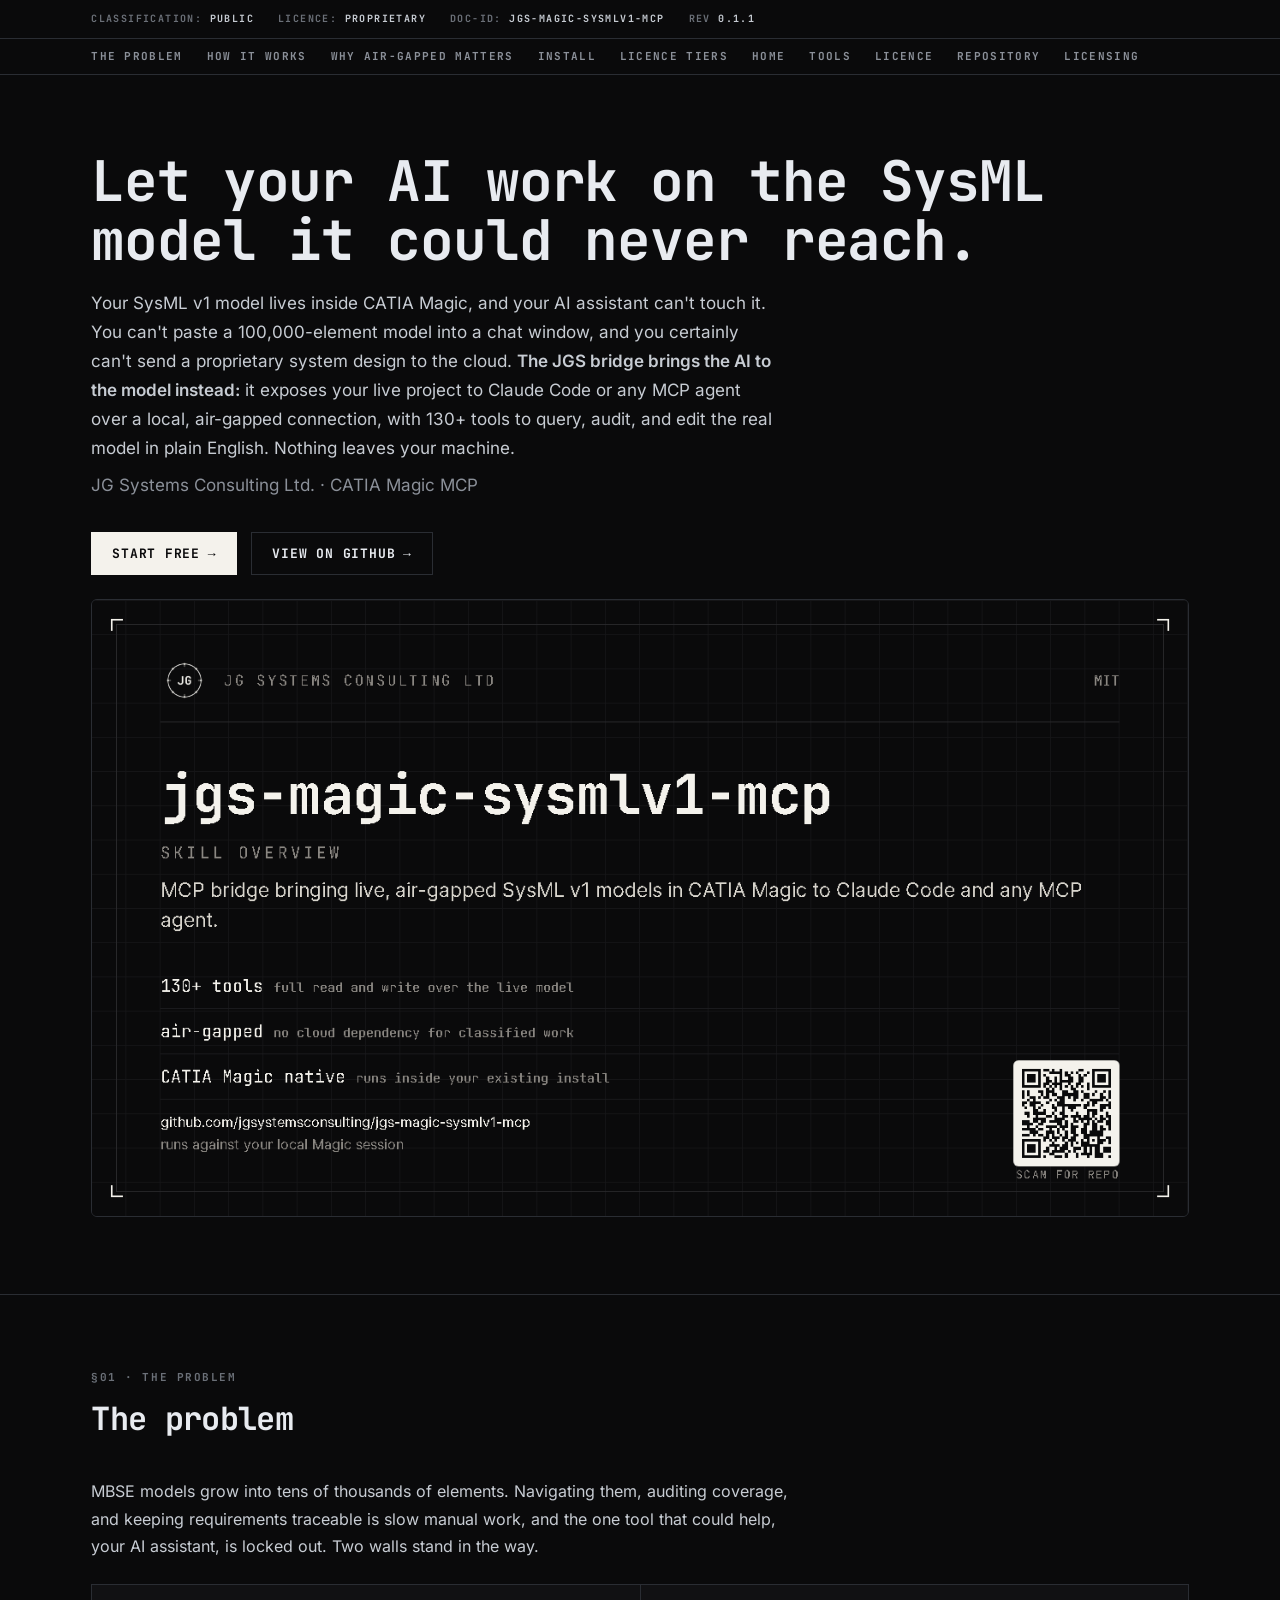
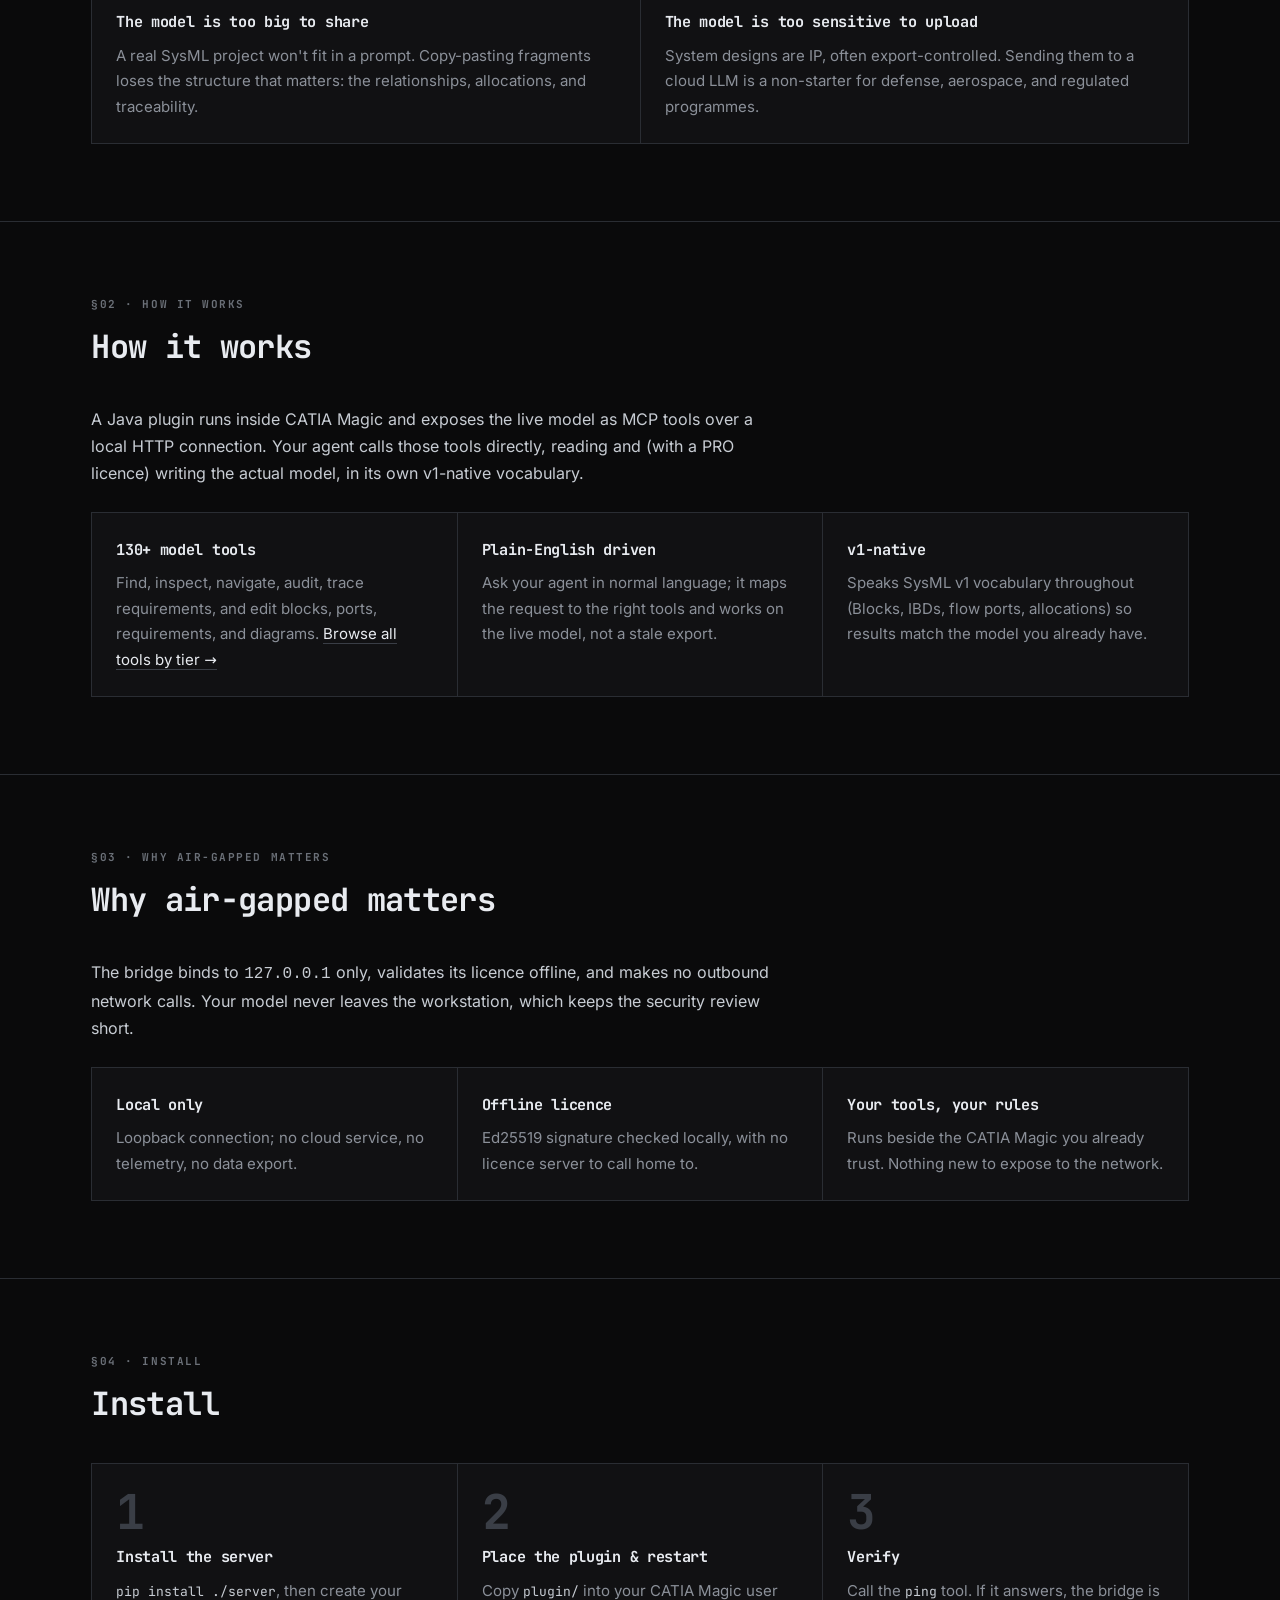
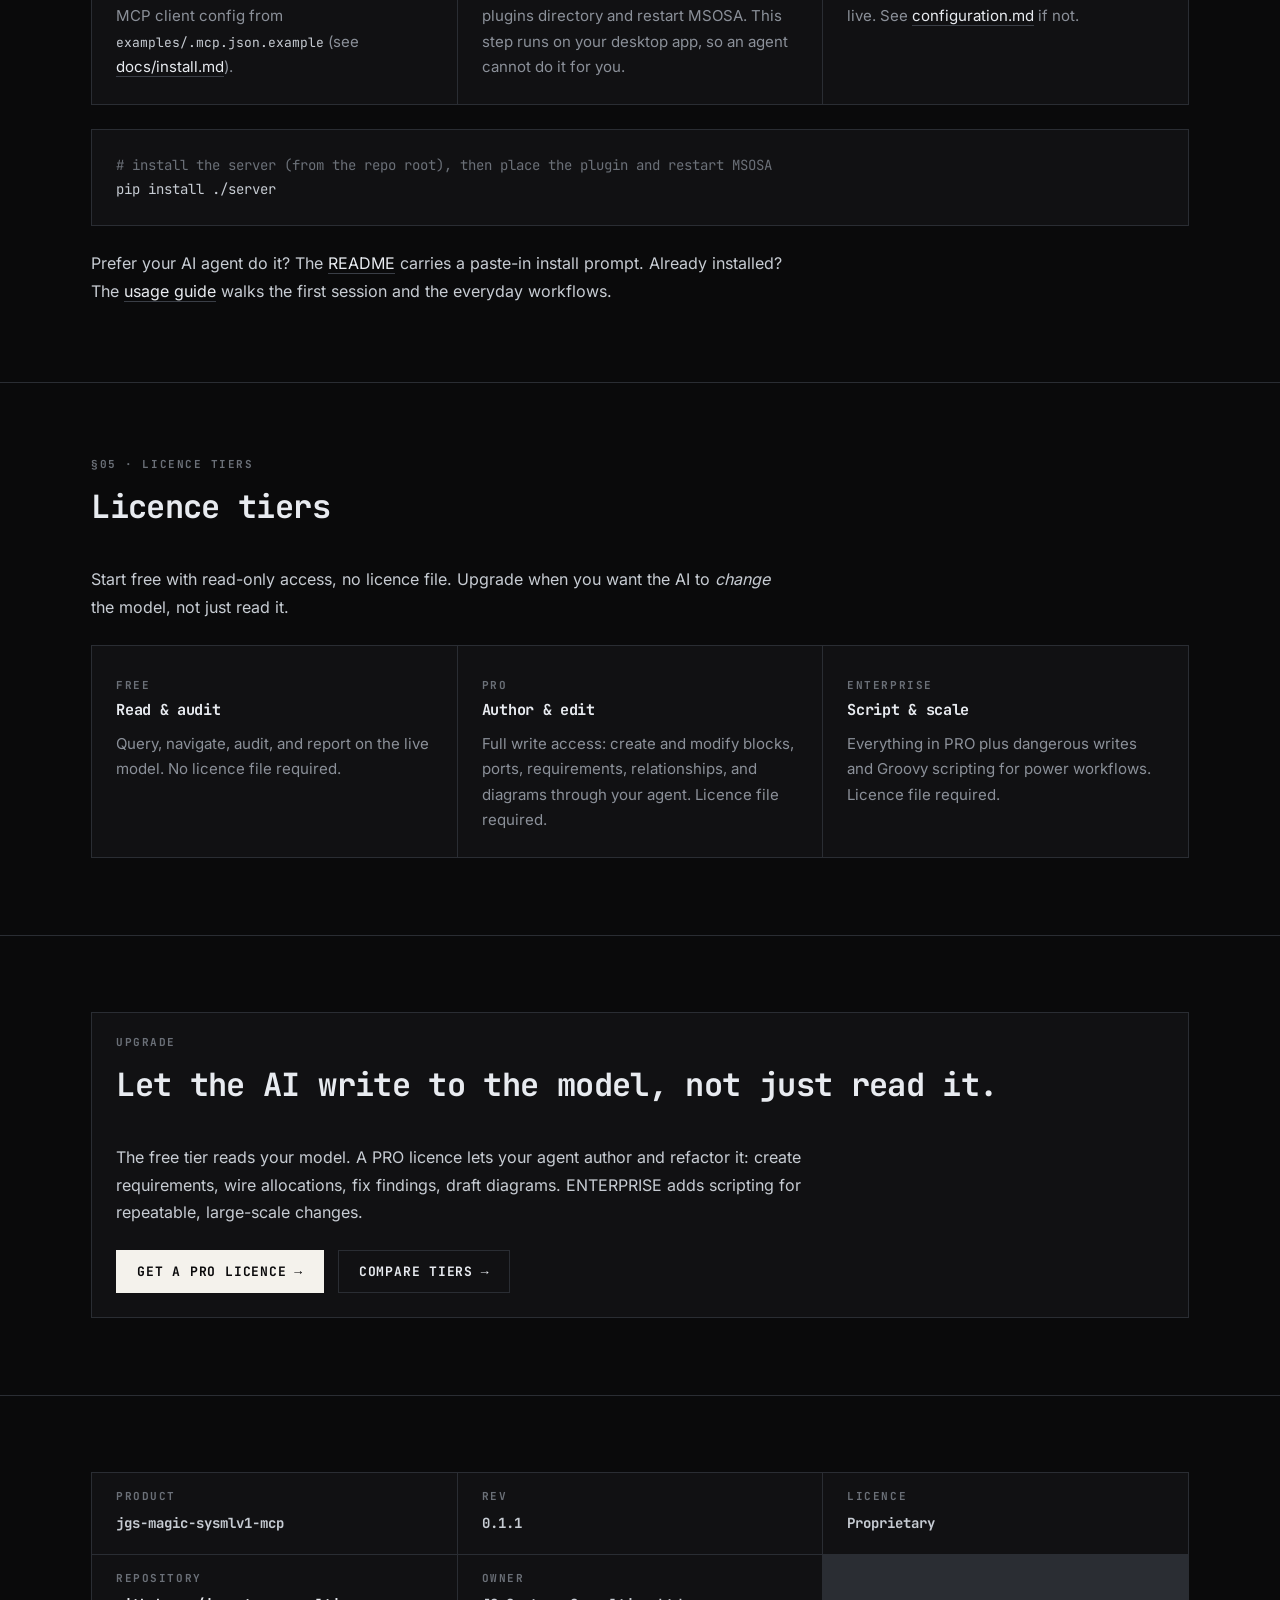
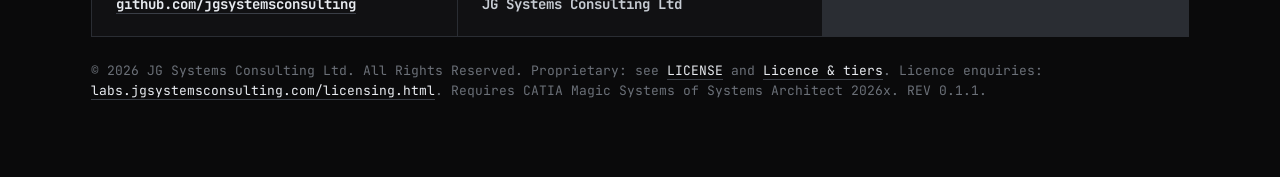
==== commit d18e3e53: "docs(site): align Pages site to the JGS family standard" ====
--- a/docs/index.html
+++ b/docs/index.html
@@ -8,22 +8,28 @@
 <head>
 <meta charset="utf-8">
 <meta name="viewport" content="width=device-width, initial-scale=1">
-<link rel="icon" href="data:image/svg+xml,%3Csvg xmlns='http://www.w3.org/2000/svg' viewBox='0 0 32 32'%3E%3Crect width='32' height='32' rx='5' fill='%230a0a0b'/%3E%3Crect x='1.5' y='1.5' width='29' height='29' rx='4' fill='none' stroke='%232a2d33'/%3E%3Ctext x='16' y='22' font-family='ui-monospace,monospace' font-size='15' font-weight='700' fill='%23e8ebf0' text-anchor='middle'%3EJ%3C/text%3E%3C/svg%3E">
+<meta name="color-scheme" content="dark">
 <title>SysML v1 MCP Bridge for CATIA Magic | JG Systems</title>
 <meta name="description" content="Give Claude Code and any MCP agent live, air-gapped access to your SysML v1 models in CATIA Magic: query, audit, and edit them in plain English. No cloud, no model export.">
 <meta name="robots" content="index, follow">
+<meta name="author" content="JG Systems Consulting Ltd.">
+<link rel="canonical" href="https://jgsystemsconsulting.github.io/jgs-magic-sysmlv1-mcp/">
+<link rel="icon" type="image/svg+xml" href="favicon.svg">
+<link rel="stylesheet" href="site.css">
 <link rel="preload" href="fonts/inter-400.woff2" as="font" type="font/woff2" crossorigin>
 <link rel="preload" href="fonts/inter-600.woff2" as="font" type="font/woff2" crossorigin>
-<meta name="author" content="JG Systems Consulting Ltd.">
-<link rel="canonical" href="https://jgsystemsconsulting.github.io/jgs-magic-sysmlv1-mcp/">
 <meta property="og:type" content="website">
 <meta property="og:site_name" content="JGS CATIA Magic MCP">
 <meta property="og:title" content="SysML v1 MCP Bridge for CATIA Magic: AI model access">
 <meta property="og:description" content="The AI comes to your model. Live, air-gapped SysML v1 access for Claude Code and any MCP agent. No cloud, no export.">
 <meta property="og:url" content="https://jgsystemsconsulting.github.io/jgs-magic-sysmlv1-mcp/">
-<meta name="twitter:card" content="summary">
+<meta property="og:image" content="https://jgsystemsconsulting.github.io/jgs-magic-sysmlv1-mcp/images/og/og-magic-sysmlv1-mcp-1200.jpg">
+<meta property="og:image:width" content="1200">
+<meta property="og:image:height" content="630">
+<meta name="twitter:card" content="summary_large_image">
 <meta name="twitter:title" content="SysML v1 MCP Bridge for CATIA Magic">
 <meta name="twitter:description" content="Live, air-gapped AI access to SysML v1 models in CATIA Magic. 130+ tools. No cloud, no export.">
+<meta name="twitter:image" content="https://jgsystemsconsulting.github.io/jgs-magic-sysmlv1-mcp/images/og/og-magic-sysmlv1-mcp-1200.jpg">
 <script type="application/ld+json">
 {
   "@context": "https://schema.org",
@@ -33,256 +39,150 @@
   "applicationSubCategory": "Model-Based Systems Engineering",
   "operatingSystem": "Windows, macOS, Linux",
   "softwareVersion": "0.1.1",
+  "license": "https://labs.jgsystemsconsulting.com/licensing.html",
   "url": "https://jgsystemsconsulting.github.io/jgs-magic-sysmlv1-mcp/",
+  "codeRepository": "https://github.com/jgsystemsconsulting/jgs-magic-sysmlv1-mcp",
   "description": "An MCP bridge that exposes live SysML v1 models in CATIA Magic to AI agents over a local, air-gapped connection.",
   "author": { "@type": "Organization", "name": "JG Systems Consulting Ltd." },
   "offers": { "@type": "Offer", "price": "0", "priceCurrency": "USD", "availability": "https://schema.org/OnlineOnly", "url": "https://jgsystemsconsulting.github.io/jgs-magic-sysmlv1-mcp/", "description": "FREE tier: read-only model access, no licence file required" }
 }
 </script>
-<style>
-@font-face { font-family: 'Inter'; font-style: normal; font-weight: 400; font-display: swap; src: url('fonts/inter-400.woff2') format('woff2'); }
-@font-face { font-family: 'Inter'; font-style: normal; font-weight: 600; font-display: swap; src: url('fonts/inter-600.woff2') format('woff2'); }
-@font-face { font-family: 'JetBrains Mono'; font-style: normal; font-weight: 400; font-display: swap; src: url('fonts/jetbrains-mono-400.woff2') format('woff2'); }
-@font-face { font-family: 'JetBrains Mono'; font-style: normal; font-weight: 700; font-display: swap; src: url('fonts/jetbrains-mono-700.woff2') format('woff2'); }
-
-:root {
-  --ink: #0a0a0b; --ink-2: #111113; --ink-3: #16171a; --ink-4: #1e2024;
-  --line: #2a2d33; --line-2: #3a3e46;
-  --mute: #797f87; --mute-2: #8b9099;
-  --text: #c7ccd3; --text-hi: #e8ebf0;
-  --paper: #f4f2ec; --paper-ink: #0a0a0b;
-  --mono: 'JetBrains Mono', ui-monospace, 'SFMono-Regular', Menlo, Consolas, monospace;
-  --sans: 'Inter', ui-sans-serif, system-ui, sans-serif;
-  --pad-x: clamp(24px, 4vw, 80px); --pad-section: clamp(48px, 6vw, 96px);
-}
-
-* { box-sizing: border-box; }
-html { -webkit-text-size-adjust: 100%; scroll-behavior: smooth; }
-body {
-  margin: 0; background: var(--ink); color: var(--mute-2);
-  font-family: var(--sans); font-size: 16px; line-height: 1.7;
-  -webkit-font-smoothing: antialiased;
-}
-.wrap { max-width: 1200px; margin: 0 auto; padding: 0 var(--pad-x); }
-a { color: var(--text-hi); }
-h1, h2, h3 { color: var(--text-hi); letter-spacing: -0.02em; font-weight: 600; }
-code, .mono { font-family: var(--mono); }
-
-.label {
-  font-family: var(--mono); font-weight: 700; text-transform: uppercase;
-  letter-spacing: 0.14em; font-size: 0.6875rem; color: var(--mute);
-}
-
-/* Masthead */
-.masthead { border-bottom: 1px solid var(--line); }
-.masthead .row {
-  display: flex; flex-wrap: wrap; gap: 12px 28px; align-items: center;
-  padding: 14px var(--pad-x);
-}
-.masthead .row span { font-family: var(--mono); font-size: 0.6875rem; letter-spacing: 0.12em; color: var(--mute); text-transform: uppercase; }
-.masthead .row span b { color: var(--text); font-weight: 700; }
-.masthead .row .spacer { flex: 1; }
-.masthead .row a { color: var(--mute-2); text-decoration: none; }
-.masthead .row a:hover { color: var(--text-hi); }
-.site-nav { display: flex; flex-wrap: wrap; gap: 18px; font-family: var(--mono); font-size: 0.6875rem; letter-spacing: 0.12em; text-transform: uppercase; }
-.site-nav a[aria-current="page"] { color: var(--text-hi); }
-
-/* Section scaffolding */
-section { padding: var(--pad-section) 0; border-bottom: 1px solid var(--line); }
-.sec-label { margin: 0 0 24px; }
-.lead-in { color: var(--text); max-width: 64ch; }
-
-/* Hero */
-.hero-cols { display: grid; grid-template-columns: minmax(0, 1.2fr) minmax(0, 1fr); gap: clamp(28px, 4vw, 56px); align-items: center; }
-.hero-card { width: 100%; height: auto; display: block; border: 1px solid var(--line); border-radius: 6px; }
-.hero h1 { font-size: clamp(2rem, 5vw, 3.25rem); margin: 0 0 20px; line-height: 1.08; }
-.hero p.lede { font-size: clamp(1.05rem, 2vw, 1.25rem); color: var(--text); max-width: 60ch; margin: 0 0 32px; }
-.btns { display: flex; flex-wrap: wrap; gap: 14px; align-items: center; }
-.btn {
-  font-family: var(--mono); font-weight: 700; font-size: 0.8125rem; letter-spacing: 0.06em;
-  text-transform: uppercase; text-decoration: none; padding: 13px 22px; display: inline-flex; gap: 10px;
-}
-.btn.primary { background: var(--paper); color: var(--paper-ink); }
-.btn.ghost { background: transparent; color: var(--text-hi); border: 1px solid var(--mute); }
-.btn:hover { transform: translateY(-1px); }
-
-/* Grid-of-cells (hairline gaps) */
-.grid { display: grid; gap: 1px; background: var(--line); border: 1px solid var(--line); }
-.grid.cols-2 { grid-template-columns: repeat(2, 1fr); }
-.grid.cols-3 { grid-template-columns: repeat(3, 1fr); }
-.cell { background: var(--ink); padding: 22px 24px; }
-.cell h3 { margin: 0 0 8px; font-size: 1rem; }
-.cell code { font-size: 0.85rem; color: var(--text-hi); }
-.cell p { margin: 6px 0 0; font-size: 0.95rem; color: var(--mute-2); }
-.cell .tier { font-family: var(--mono); font-weight: 700; font-size: 0.7rem; letter-spacing: 0.1em; color: var(--mute); }
-
-/* Chain */
-.chain { display: grid; gap: 1px; background: var(--line); border: 1px solid var(--line); }
-.chain .step { background: var(--ink); padding: 22px 24px; display: flex; gap: 22px; align-items: baseline; }
-.chain .num { font-family: var(--mono); font-weight: 700; font-size: 3rem; line-height: 1; color: var(--mute); min-width: 2ch; }
-.chain .step h3 { margin: 0 0 4px; }
-.chain .step code { color: var(--text-hi); }
-
-/* Code block */
-pre {
-  background: var(--ink-2); border: 1px solid var(--line); padding: 20px 22px; overflow-x: auto;
-  font-family: var(--mono); font-size: 0.85rem; line-height: 1.6; color: var(--text);
-}
-pre .c { color: var(--mute); }
-
-/* CTA panel: drafting-sheet motif (token-based, brand-consistent) */
-.cta { background: var(--ink-2); border: 1px solid var(--line); padding: clamp(28px, 4vw, 44px); }
-.cta h2 { margin: 0 0 10px; font-size: clamp(1.4rem, 3vw, 1.9rem); }
-.cta p { color: var(--text); max-width: 58ch; margin: 0 0 24px; }
-
-footer { padding: 40px 0 64px; }
-footer p { font-size: 0.85rem; color: var(--mute); }
-
-:focus-visible { outline: 2px solid var(--paper); outline-offset: 2px; }
-.skip-link { position: absolute; top: -100%; left: 0; background: var(--paper); color: var(--paper-ink); padding: 8px 16px; font-family: var(--mono); font-size: 0.85rem; z-index: 9999; text-decoration: none; }
-.skip-link:focus { top: 0; }
-/* prefers-color-scheme: light intentionally not implemented: the dark engineering-document aesthetic is brand. */
-@media (prefers-reduced-motion: reduce) { html { scroll-behavior: auto; } * { transition: none !important; } .btn:hover { transform: none; } }
-@media (max-width: 860px) {
-  .grid.cols-2, .grid.cols-3 { grid-template-columns: 1fr; }
-  .hero-cols { grid-template-columns: 1fr; }
-  .masthead .row .spacer { display: none; }
-}
-</style>
 </head>
 <body>
 
-<a href="#main-content" class="skip-link">Skip to main content</a>
+<header class="masthead"><div class="wrap">
+  <span>CLASSIFICATION: <b>PUBLIC</b></span>
+  <span>LICENCE: <b>Proprietary</b></span>
+  <span>DOC-ID: <b>JGS-MAGIC-SYSMLV1-MCP</b></span>
+  <span>REV <b>0.1.1</b></span>
+</div></header>
 
-<header class="masthead">
-  <div class="row">
-    <span>CLASSIFICATION: <b>PUBLIC</b></span>
-    <span>LICENCE: <b>PROPRIETARY</b></span>
-    <span>DOC-ID: <b>JGS-MCP-V1</b></span>
-    <span>REV <b>0.1.1</b></span>
-    <span class="spacer"></span>
-    <nav aria-label="Site" class="site-nav">
-      <a href="index.html">Home</a>
-      <a href="tools.html">Tools</a>
-      <a href="licensing.html">Licence</a>
-      <a href="https://github.com/jgsystemsconsulting/jgs-magic-sysmlv1-mcp">GitHub →</a>
-    </nav>
+<nav class="site" aria-label="Site"><div class="wrap">
+  <a href="#problem">The problem</a>
+  <a href="#how">How it works</a>
+  <a href="#airgap">Why air-gapped matters</a>
+  <a href="#install">Install</a>
+  <a href="#tiers">Licence tiers</a>
+  <a href="index.html" aria-current="page">Home</a>
+  <a href="tools.html">Tools</a>
+  <a href="licensing.html">Licence</a>
+  <a href="https://github.com/jgsystemsconsulting/jgs-magic-sysmlv1-mcp">Repository</a>
+  <a href="https://labs.jgsystemsconsulting.com/licensing.html">Licensing</a>
+</div></nav>
+
+<main>
+<div class="hero"><div class="wrap">
+  <h1>Let your AI work on the SysML model it could never reach.</h1>
+  <p>
+    Your SysML v1 model lives inside CATIA Magic, and your AI assistant can't touch it. You
+    can't paste a 100,000-element model into a chat window, and you certainly can't send a
+    proprietary system design to the cloud. <strong>The JGS bridge brings the AI to the
+    model instead:</strong> it exposes your live project to Claude Code or any MCP agent over a
+    local, air-gapped connection, with 130+ tools to query, audit, and edit the real model in plain
+    English. Nothing leaves your machine.
+  </p>
+  <p class="sub">JG Systems Consulting Ltd. &middot; CATIA Magic MCP</p>
+  <div class="cta">
+    <a class="btn btn-primary" href="#install">Start free <span aria-hidden="true">&rarr;</span></a>
+    <a class="btn btn-ghost" href="https://github.com/jgsystemsconsulting/jgs-magic-sysmlv1-mcp">View on GitHub <span aria-hidden="true">&rarr;</span></a>
   </div>
-</header>
+  <img src="title-card.png" width="1280" height="720" loading="eager"
+       alt="Skill overview card for jgs-magic-sysmlv1-mcp: MCP bridge bringing live, air-gapped SysML v1 models in CATIA Magic to Claude Code and any MCP agent."
+       style="margin-top:1.5rem;width:100%;height:auto;display:block;border:1px solid var(--line);border-radius:6px">
+</div></div>
 
-<main class="wrap" id="main-content">
+<section id="problem" aria-labelledby="sec-problem"><div class="wrap">
+  <div class="shead"><span class="label">&sect;01 &middot; The problem</span><h2 id="sec-problem">The problem</h2></div>
+  <p class="lead">
+    MBSE models grow into tens of thousands of elements. Navigating them, auditing coverage, and
+    keeping requirements traceable is slow manual work, and the one tool that could help, your AI
+    assistant, is locked out. Two walls stand in the way.
+  </p>
+  <div class="grid g2" style="margin-top:1.5rem">
+    <div class="cell"><h3>The model is too big to share</h3><p>A real SysML project won't fit in a prompt. Copy-pasting fragments loses the structure that matters: the relationships, allocations, and traceability.</p></div>
+    <div class="cell"><h3>The model is too sensitive to upload</h3><p>System designs are IP, often export-controlled. Sending them to a cloud LLM is a non-starter for defense, aerospace, and regulated programmes.</p></div>
+  </div>
+</div></section>
 
-  <section class="hero">
-    <div class="hero-cols">
-      <div>
-        <p class="label">JG Systems Consulting Ltd. · CATIA Magic MCP</p>
-        <h1>Let your AI work on the SysML model it could never reach.</h1>
-        <p class="lede">
-          Your SysML v1 model lives inside CATIA Magic, and your AI assistant can't touch it. You
-          can't paste a 100,000-element model into a chat window, and you certainly can't send a
-          proprietary system design to the cloud. <strong>The JGS bridge brings the AI to the
-          model instead:</strong> it exposes your live project to Claude Code or any MCP agent over a
-          local, air-gapped connection, with 130+ tools to query, audit, and edit the real model in plain
-          English. Nothing leaves your machine.
-        </p>
-        <div class="btns">
-          <a class="btn primary" href="#install">Start free →</a>
-          <a class="btn ghost" href="https://github.com/jgsystemsconsulting/jgs-magic-sysmlv1-mcp">View on GitHub →</a>
-        </div>
-      </div>
-      <div>
-        <img class="hero-card" src="title-card.png" width="1280" height="720" loading="eager"
-             alt="Skill overview card for jgs-magic-sysmlv1-mcp: MCP bridge bringing live, air-gapped SysML v1 models in CATIA Magic to Claude Code and any MCP agent.">
-      </div>
+<section id="how" aria-labelledby="sec-how"><div class="wrap">
+  <div class="shead"><span class="label">&sect;02 &middot; How it works</span><h2 id="sec-how">How it works</h2></div>
+  <p class="lead">
+    A Java plugin runs inside CATIA Magic and exposes the live model as MCP tools over a local
+    HTTP connection. Your agent calls those tools directly, reading and (with a PRO licence)
+    writing the actual model, in its own v1-native vocabulary.
+  </p>
+  <div class="grid g3" style="margin-top:1.5rem">
+    <div class="cell"><h3>130+ model tools</h3><p>Find, inspect, navigate, audit, trace requirements, and edit blocks, ports, requirements, and diagrams. <a href="tools.html">Browse all tools by tier &rarr;</a></p></div>
+    <div class="cell"><h3>Plain-English driven</h3><p>Ask your agent in normal language; it maps the request to the right tools and works on the live model, not a stale export.</p></div>
+    <div class="cell"><h3>v1-native</h3><p>Speaks SysML v1 vocabulary throughout (Blocks, IBDs, flow ports, allocations) so results match the model you already have.</p></div>
+  </div>
+</div></section>
+
+<section id="airgap" aria-labelledby="sec-airgap"><div class="wrap">
+  <div class="shead"><span class="label">&sect;03 &middot; Why air-gapped matters</span><h2 id="sec-airgap">Why air-gapped matters</h2></div>
+  <p class="lead">
+    The bridge binds to <code>127.0.0.1</code> only, validates its licence offline, and makes no
+    outbound network calls. Your model never leaves the workstation, which keeps the security
+    review short.
+  </p>
+  <div class="grid g3" style="margin-top:1.5rem">
+    <div class="cell"><h3>Local only</h3><p>Loopback connection; no cloud service, no telemetry, no data export.</p></div>
+    <div class="cell"><h3>Offline licence</h3><p>Ed25519 signature checked locally, with no licence server to call home to.</p></div>
+    <div class="cell"><h3>Your tools, your rules</h3><p>Runs beside the CATIA Magic you already trust. Nothing new to expose to the network.</p></div>
+  </div>
+</div></section>
+
+<section id="install" aria-labelledby="sec-install"><div class="wrap">
+  <div class="shead"><span class="label">&sect;04 &middot; Install</span><h2 id="sec-install">Install</h2></div>
+  <div class="grid g3">
+    <div class="cell"><span class="num">1</span><h3>Install the server</h3><p><code>pip install ./server</code>, then create your MCP client config from <code>examples/.mcp.json.example</code> (see <a href="https://github.com/jgsystemsconsulting/jgs-magic-sysmlv1-mcp/blob/main/docs/install.md">docs/install.md</a>).</p></div>
+    <div class="cell"><span class="num">2</span><h3>Place the plugin &amp; restart</h3><p>Copy <code>plugin/</code> into your CATIA Magic user plugins directory and restart MSOSA. This step runs on your desktop app, so an agent cannot do it for you.</p></div>
+    <div class="cell"><span class="num">3</span><h3>Verify</h3><p>Call the <code>ping</code> tool. If it answers, the bridge is live. See <a href="https://github.com/jgsystemsconsulting/jgs-magic-sysmlv1-mcp/blob/main/docs/configuration.md">configuration.md</a> if not.</p></div>
+  </div>
+  <div class="sheet" style="margin-top:1.5rem"><pre><span class="c"># install the server (from the repo root), then place the plugin and restart MSOSA</span>
+pip install ./server</pre></div>
+  <p class="lead" style="margin-top:1.5rem">Prefer your AI agent do it? The <a href="https://github.com/jgsystemsconsulting/jgs-magic-sysmlv1-mcp#install-with-your-ai-agent">README</a> carries a paste-in install prompt. Already installed? The <a href="https://github.com/jgsystemsconsulting/jgs-magic-sysmlv1-mcp/blob/main/docs/usage.md">usage guide</a> walks the first session and the everyday workflows.</p>
+</div></section>
+
+<section id="tiers" aria-labelledby="sec-tiers"><div class="wrap">
+  <div class="shead"><span class="label">&sect;05 &middot; Licence tiers</span><h2 id="sec-tiers">Licence tiers</h2></div>
+  <p class="lead">Start free with read-only access, no licence file. Upgrade when you want the
+    AI to <em>change</em> the model, not just read it.</p>
+  <div class="grid g3" style="margin-top:1.5rem">
+    <div class="cell"><span class="label">FREE</span><h3>Read &amp; audit</h3><p>Query, navigate, audit, and report on the live model. No licence file required.</p></div>
+    <div class="cell"><span class="label">PRO</span><h3>Author &amp; edit</h3><p>Full write access: create and modify blocks, ports, requirements, relationships, and diagrams through your agent. Licence file required.</p></div>
+    <div class="cell"><span class="label">ENTERPRISE</span><h3>Script &amp; scale</h3><p>Everything in PRO plus dangerous writes and Groovy scripting for power workflows. Licence file required.</p></div>
+  </div>
+</div></section>
+
+<section id="upgrade" aria-labelledby="sec-upgrade"><div class="wrap">
+  <div class="sheet">
+    <div class="shead"><span class="label">Upgrade</span><h2 id="sec-upgrade">Let the AI write to the model, not just read it.</h2></div>
+    <p class="lead">The free tier reads your model. A PRO licence lets your agent author and refactor it:
+      create requirements, wire allocations, fix findings, draft diagrams. ENTERPRISE adds
+      scripting for repeatable, large-scale changes.</p>
+    <div class="cta" style="margin-top:1.5rem">
+      <a class="btn btn-primary" href="mailto:support@jgsystemsconsulting.com?subject=PRO%20licence%20enquiry%20-%20jgs-magic-sysmlv1-mcp">Get a PRO licence <span aria-hidden="true">&rarr;</span></a>
+      <a class="btn btn-ghost" href="licensing.html">Compare tiers <span aria-hidden="true">&rarr;</span></a>
     </div>
-  </section>
+  </div>
+</div></section>
+</main>
 
-  <section aria-labelledby="sec-problem">
-    <h2 class="label sec-label" id="sec-problem">§01 · The problem</h2>
-    <p class="lead-in">
-      MBSE models grow into tens of thousands of elements. Navigating them, auditing coverage, and
-      keeping requirements traceable is slow manual work, and the one tool that could help, your AI
-      assistant, is locked out. Two walls stand in the way.
-    </p>
-    <div class="grid cols-2" style="margin-top:24px">
-      <div class="cell"><h3>The model is too big to share</h3><p>A real SysML project won't fit in a prompt. Copy-pasting fragments loses the structure that matters: the relationships, allocations, and traceability.</p></div>
-      <div class="cell"><h3>The model is too sensitive to upload</h3><p>System designs are IP, often export-controlled. Sending them to a cloud LLM is a non-starter for defense, aerospace, and regulated programmes.</p></div>
-    </div>
-  </section>
+<footer><div class="wrap">
+  <div class="tblock">
+    <div><span class="label">Product</span><b>jgs-magic-sysmlv1-mcp</b></div>
+    <div><span class="label">Rev</span><b>0.1.1</b></div>
+    <div><span class="label">Licence</span><b>Proprietary</b></div>
+    <div><span class="label">Repository</span><b><a href="https://github.com/jgsystemsconsulting/jgs-magic-sysmlv1-mcp">github.com/jgsystemsconsulting</a></b></div>
+    <div><span class="label">Owner</span><b>JG Systems Consulting Ltd</b></div>
+  </div>
+  <p class="foot-note">&copy; 2026 JG Systems Consulting Ltd. All Rights Reserved. Proprietary:
+     see <a href="https://github.com/jgsystemsconsulting/jgs-magic-sysmlv1-mcp/blob/main/LICENSE">LICENSE</a> and
+     <a href="licensing.html">Licence &amp; tiers</a>. Licence enquiries:
+     <a href="https://labs.jgsystemsconsulting.com/licensing.html">labs.jgsystemsconsulting.com/licensing.html</a>.
+     Requires CATIA Magic Systems of Systems Architect 2026x. REV 0.1.1.</p>
+</div></footer>
 
-  <section aria-labelledby="sec-how">
-    <h2 class="label sec-label" id="sec-how">§02 · How it works</h2>
-    <p class="lead-in">
-      A Java plugin runs inside CATIA Magic and exposes the live model as MCP tools over a local
-      HTTP connection. Your agent calls those tools directly, reading and (with a PRO licence)
-      writing the actual model, in its own v1-native vocabulary.
-    </p>
-    <div class="grid cols-3" style="margin-top:24px">
-      <div class="cell"><h3>130+ model tools</h3><p>Find, inspect, navigate, audit, trace requirements, and edit blocks, ports, requirements, and diagrams. <a href="tools.html">Browse all tools by tier &rarr;</a></p></div>
-      <div class="cell"><h3>Plain-English driven</h3><p>Ask your agent in normal language; it maps the request to the right tools and works on the live model, not a stale export.</p></div>
-      <div class="cell"><h3>v1-native</h3><p>Speaks SysML v1 vocabulary throughout (Blocks, IBDs, flow ports, allocations) so results match the model you already have.</p></div>
-    </div>
-  </section>
-
-  <section aria-labelledby="sec-airgap">
-    <h2 class="label sec-label" id="sec-airgap">§03 · Why air-gapped matters</h2>
-    <p class="lead-in">
-      The bridge binds to <code>127.0.0.1</code> only, validates its licence offline, and makes no
-      outbound network calls. Your model never leaves the workstation, which keeps the security
-      review short.
-    </p>
-    <div class="grid cols-3" style="margin-top:24px">
-      <div class="cell"><h3>Local only</h3><p>Loopback connection; no cloud service, no telemetry, no data export.</p></div>
-      <div class="cell"><h3>Offline licence</h3><p>Ed25519 signature checked locally, with no licence server to call home to.</p></div>
-      <div class="cell"><h3>Your tools, your rules</h3><p>Runs beside the CATIA Magic you already trust. Nothing new to expose to the network.</p></div>
-    </div>
-  </section>
-
-  <section id="install" aria-labelledby="sec-install">
-    <h2 class="label sec-label" id="sec-install">§04 · Install</h2>
-    <div class="chain">
-      <div class="step"><span class="num">1</span><div><h3>Install the server</h3><p><code>pip install ./server</code>, then create your MCP client config from <code>examples/.mcp.json.example</code> (see <a href="https://github.com/jgsystemsconsulting/jgs-magic-sysmlv1-mcp/blob/main/docs/install.md">docs/install.md</a>).</p></div></div>
-      <div class="step"><span class="num">2</span><div><h3>Place the plugin &amp; restart</h3><p>Copy <code>plugin/</code> into your CATIA Magic user plugins directory and restart MSOSA. This step runs on your desktop app, so an agent cannot do it for you.</p></div></div>
-      <div class="step"><span class="num">3</span><div><h3>Verify</h3><p>Call the <code>ping</code> tool. If it answers, the bridge is live. See <a href="https://github.com/jgsystemsconsulting/jgs-magic-sysmlv1-mcp/blob/main/docs/configuration.md">configuration.md</a> if not.</p></div></div>
-    </div>
-    <pre><span class="c"># install the server (from the repo root), then place the plugin and restart MSOSA</span>
-pip install ./server</pre>
-    <p style="margin-top:14px; font-size:0.9rem; color:var(--mute);">Prefer your AI agent do it? The <a href="https://github.com/jgsystemsconsulting/jgs-magic-sysmlv1-mcp#install-with-your-ai-agent">README</a> carries a paste-in install prompt. Already installed? The <a href="https://github.com/jgsystemsconsulting/jgs-magic-sysmlv1-mcp/blob/main/docs/usage.md">usage guide</a> walks the first session and the everyday workflows.</p>
-  </section>
-
-  <section aria-labelledby="sec-tiers">
-    <h2 class="label sec-label" id="sec-tiers">§05 · Licence tiers</h2>
-    <p class="lead-in">Start free with read-only access, no licence file. Upgrade when you want the
-      AI to <em>change</em> the model, not just read it.</p>
-    <div class="grid cols-3" style="margin-top:24px">
-      <div class="cell"><span class="tier">FREE</span><h3>Read &amp; audit</h3><p>Query, navigate, audit, and report on the live model. No licence file required.</p></div>
-      <div class="cell"><span class="tier">PRO</span><h3>Author &amp; edit</h3><p>Full write access: create and modify blocks, ports, requirements, relationships, and diagrams through your agent. Licence file required.</p></div>
-      <div class="cell"><span class="tier">ENTERPRISE</span><h3>Script &amp; scale</h3><p>Everything in PRO plus dangerous writes and Groovy scripting for power workflows. Licence file required.</p></div>
-    </div>
-  </section>
-
-  <section aria-labelledby="sec-upgrade">
-    <div class="cta">
-      <p class="label" style="margin:0 0 12px">Upgrade</p>
-      <h2 id="sec-upgrade">Let the AI write to the model, not just read it.</h2>
-      <p>The free tier reads your model. A PRO licence lets your agent author and refactor it:
-        create requirements, wire allocations, fix findings, draft diagrams. ENTERPRISE adds
-        scripting for repeatable, large-scale changes.</p>
-      <div class="btns">
-        <a class="btn primary" href="mailto:support@jgsystemsconsulting.com?subject=PRO%20licence%20enquiry%20-%20jgs-magic-sysmlv1-mcp">Get a PRO licence →</a>
-        <a class="btn ghost" href="licensing.html">Compare tiers →</a>
-      </div>
-    </div>
-  </section>
-
-  <footer>
-    <p>Copyright (c) 2026 JG Systems Consulting Ltd. All Rights Reserved. Proprietary:
-       see <a href="https://github.com/jgsystemsconsulting/jgs-magic-sysmlv1-mcp/blob/main/LICENSE">LICENSE</a> and
-       <a href="licensing.html">Licence &amp; tiers</a>. Licence enquiries:
-       <a href="https://labs.jgsystemsconsulting.com/licensing.html">labs.jgsystemsconsulting.com/licensing.html</a>.
-       Requires CATIA Magic Systems of Systems Architect 2026x. REV 0.1.1.</p>
-  </footer>
-
-</main>
 </body>
 </html>
--- a/docs/site.css
+++ b/docs/site.css
@@ -0,0 +1,80 @@
+/* Copyright (c) 2026 JG Systems Consulting Ltd. Source: https://github.com/jgsystemsconsulting/jgs-magic-sysmlv1-mcp. See LICENSE. */
+/* SPDX-License-Identifier: MIT */
+@font-face{font-family:'JetBrains Mono';font-weight:400;font-style:normal;font-display:swap;src:url('fonts/jetbrains-mono-400.woff2') format('woff2');}
+@font-face{font-family:'JetBrains Mono';font-weight:700;font-style:normal;font-display:swap;src:url('fonts/jetbrains-mono-700.woff2') format('woff2');}
+@font-face{font-family:'Inter';font-weight:400;font-style:normal;font-display:swap;src:url('fonts/inter-400.woff2') format('woff2');}
+@font-face{font-family:'Inter';font-weight:600;font-style:normal;font-display:swap;src:url('fonts/inter-600.woff2') format('woff2');}
+:root{
+  --ink:#0a0a0b; --ink-2:#111113; --ink-3:#16171a; --ink-4:#1e2024;
+  --line:#2a2d33; --line-2:#3a3e46;
+  --mute:#6b7078; --mute-2:#8b9099;
+  --text:#c7ccd3; --text-hi:#e8ebf0;
+  --paper:#f4f2ec; --paper-ink:#0a0a0b;
+  --mono:'JetBrains Mono',ui-monospace,'SFMono-Regular',Menlo,Consolas,monospace;
+  --sans:'Inter',ui-sans-serif,system-ui,sans-serif;
+  --pad-x:clamp(24px,4vw,80px); --pad-section:clamp(48px,6vw,96px);
+}
+*{box-sizing:border-box;margin:0;padding:0;}
+html{background:var(--ink);}
+body{background:var(--ink);color:var(--mute-2);font:400 16px/1.7 var(--sans);-webkit-font-smoothing:antialiased;}
+.wrap{max-width:1200px;margin:0 auto;padding:0 var(--pad-x);}
+a{color:var(--text-hi);text-decoration:none;border-bottom:1px solid var(--line-2);}
+a:hover{border-color:var(--paper);}
+:focus-visible{outline:2px solid var(--paper);outline-offset:2px;}
+.label{font:700 .6875rem/1 var(--mono);letter-spacing:.14em;text-transform:uppercase;color:var(--mute);}
+h1,h2,h3{color:var(--text-hi);font-family:var(--mono);font-weight:700;letter-spacing:-0.02em;}
+.masthead{border-bottom:1px solid var(--line);}
+.masthead .wrap{display:flex;flex-wrap:wrap;align-items:center;gap:.75rem 1.5rem;padding-top:14px;padding-bottom:14px;}
+.masthead span{font:700 .625rem/1 var(--mono);letter-spacing:.14em;text-transform:uppercase;color:var(--mute);}
+.masthead b{color:var(--text);font-weight:700;}
+.hero{padding:var(--pad-section) 0;border-bottom:1px solid var(--line);}
+.hero h1{font-size:clamp(2rem,5vw,3.5rem);line-height:1.05;margin-bottom:1.25rem;}
+.hero p{max-width:62ch;font-size:1.0625rem;color:var(--text);}
+.hero .sub{margin-top:.5rem;color:var(--mute-2);}
+.cta{display:flex;flex-wrap:wrap;gap:14px;margin-top:2rem;}
+.btn{font:700 .8125rem/1 var(--mono);letter-spacing:.06em;text-transform:uppercase;padding:14px 20px;border:1px solid var(--line);display:inline-flex;gap:.6em;align-items:center;transition:background .15s,border-color .15s,color .15s;}
+.btn-primary{background:var(--paper);color:var(--paper-ink);border-color:var(--paper);}
+.btn-primary:hover{background:#fff;}
+.btn-ghost{background:transparent;color:var(--text-hi);}
+.btn-ghost:hover{border-color:var(--paper);}
+section{padding:var(--pad-section) 0;border-bottom:1px solid var(--line);}
+.shead{margin-bottom:2rem;}
+.shead .label{display:block;margin-bottom:.6rem;}
+.shead h2{font-size:clamp(1.4rem,3vw,2rem);}
+.lead{max-width:70ch;color:var(--text);}
+.grid{display:grid;gap:1px;background:var(--line);border:1px solid var(--line);}
+.g3{grid-template-columns:repeat(3,1fr);}
+.g2{grid-template-columns:repeat(2,1fr);}
+.cell{background:var(--ink-2);padding:24px;}
+.cell h3{font-size:.95rem;margin-bottom:.5rem;}
+.cell p{font-size:.9375rem;color:var(--mute-2);}
+.num{font:700 3rem/1 var(--mono);color:var(--line-2);display:block;margin-bottom:.5rem;}
+.cell code{font:400 .8125rem var(--mono);color:var(--text);}
+.sheet{background:var(--ink-2);border:1px solid var(--line);padding:24px;overflow:auto;}
+.sheet pre{font:400 .875rem/1.7 var(--mono);color:var(--text);white-space:pre;}
+.sheet .c{color:var(--mute);}
+footer{padding:var(--pad-section) 0;}
+.tblock{display:grid;grid-template-columns:repeat(3,1fr);gap:1px;background:var(--line);border:1px solid var(--line);}
+.tblock div{background:var(--ink-2);padding:18px 24px;}
+.tblock .label{display:block;margin-bottom:.4rem;}
+.tblock b{color:var(--text);font:700 .875rem var(--mono);}
+.foot-note{margin-top:1.5rem;font:400 .8125rem/1.6 var(--mono);color:var(--mute);}
+nav.site{border-bottom:1px solid var(--line);}
+nav.site .wrap{display:flex;flex-wrap:wrap;align-items:center;gap:.75rem 1.5rem;padding-top:12px;padding-bottom:12px;}
+nav.site a{font:700 .6875rem/1 var(--mono);letter-spacing:.12em;text-transform:uppercase;border:0;color:var(--mute-2);}
+nav.site a:hover{color:var(--text-hi);}
+table.data{width:100%;border-collapse:collapse;font-size:.9375rem;}
+table.data th,table.data td{text-align:left;vertical-align:top;padding:14px 16px;border-bottom:1px solid var(--line);color:var(--mute-2);}
+table.data th{font:700 .6875rem/1.4 var(--mono);letter-spacing:.12em;text-transform:uppercase;color:var(--mute);background:var(--ink-3);}
+table.data td{color:var(--text);}
+table.data code{font:400 .8125rem var(--mono);color:var(--text-hi);}
+table.data caption{caption-side:bottom;text-align:left;padding:12px 0 0;font:400 .8125rem/1.5 var(--mono);color:var(--mute);}
+.layer h3{font-size:.95rem;margin:1.25rem 0 .4rem;}
+.layer h3:first-of-type{margin-top:0;}
+@media (max-width:860px){
+  .g3,.g2,.tblock{grid-template-columns:1fr;}
+  table.data{display:block;overflow:auto;}
+}
+@media (prefers-reduced-motion:reduce){
+  *{transition:none!important;}
+}
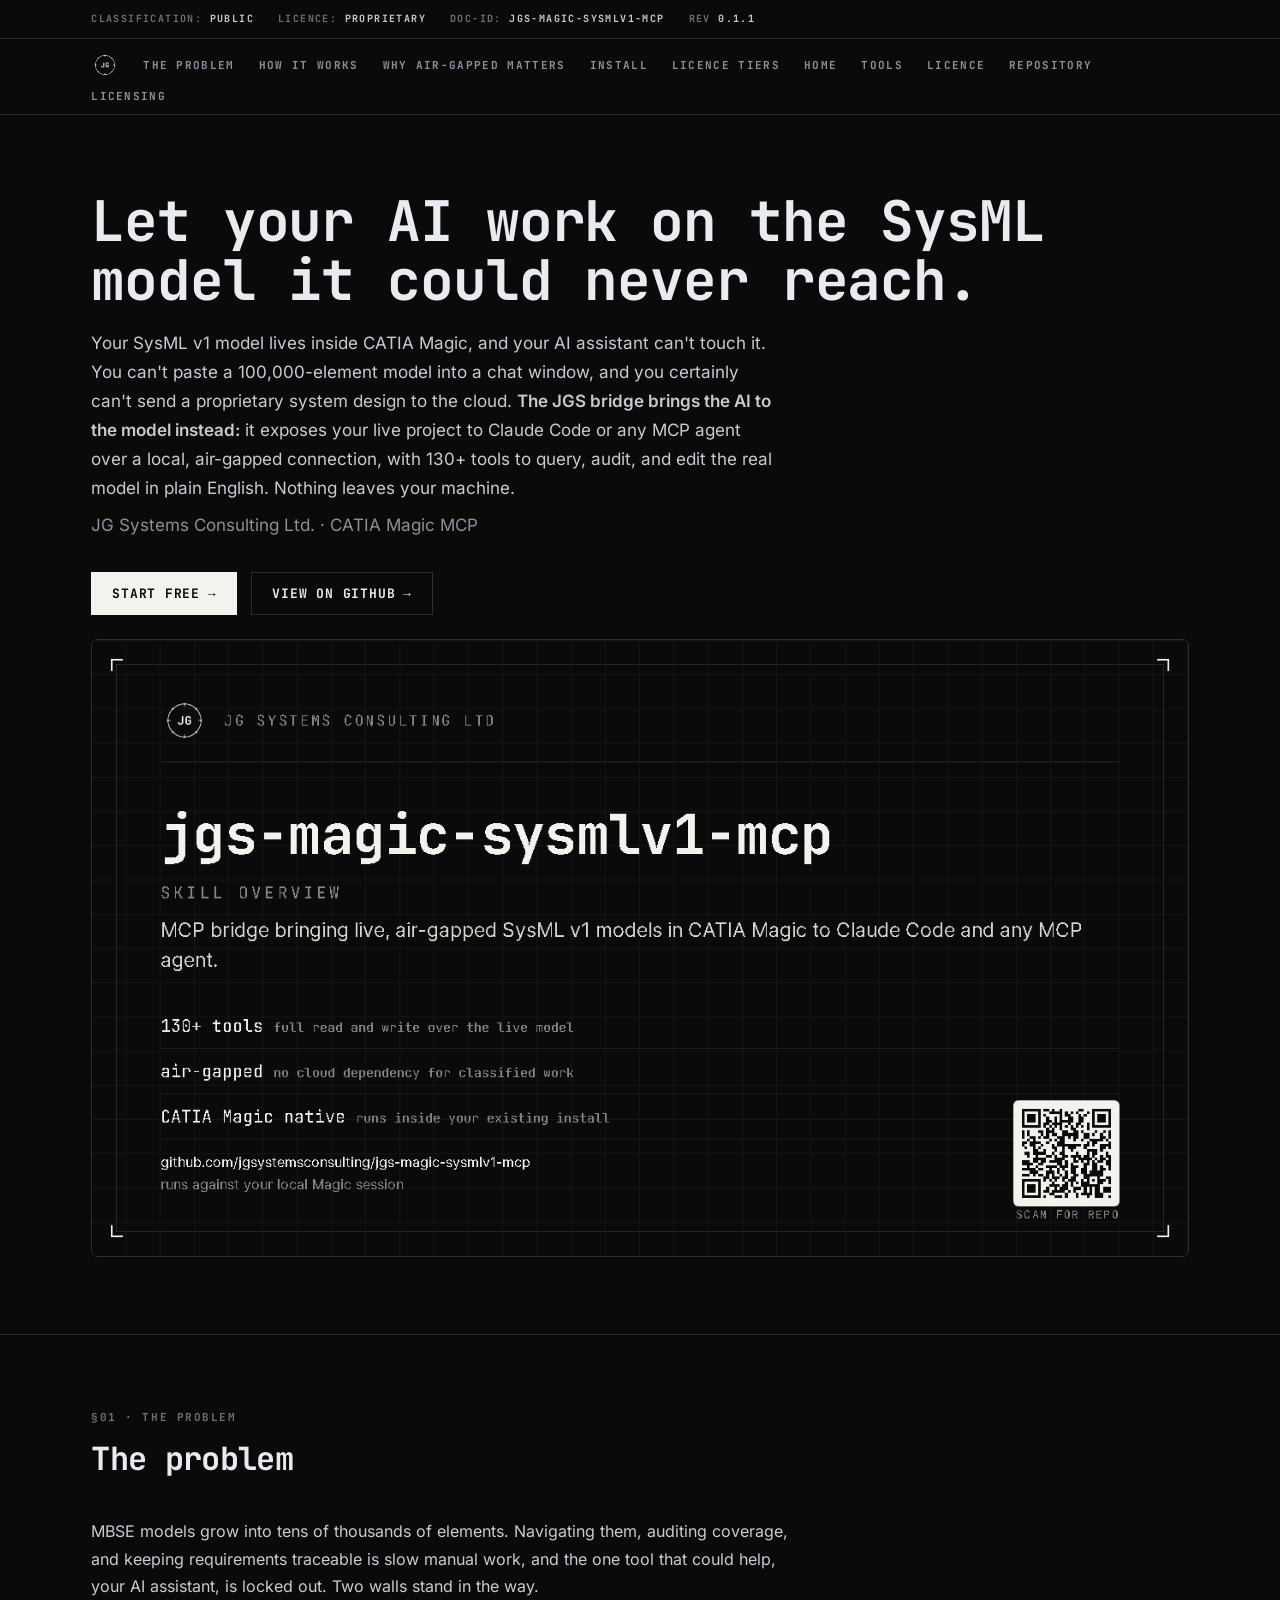
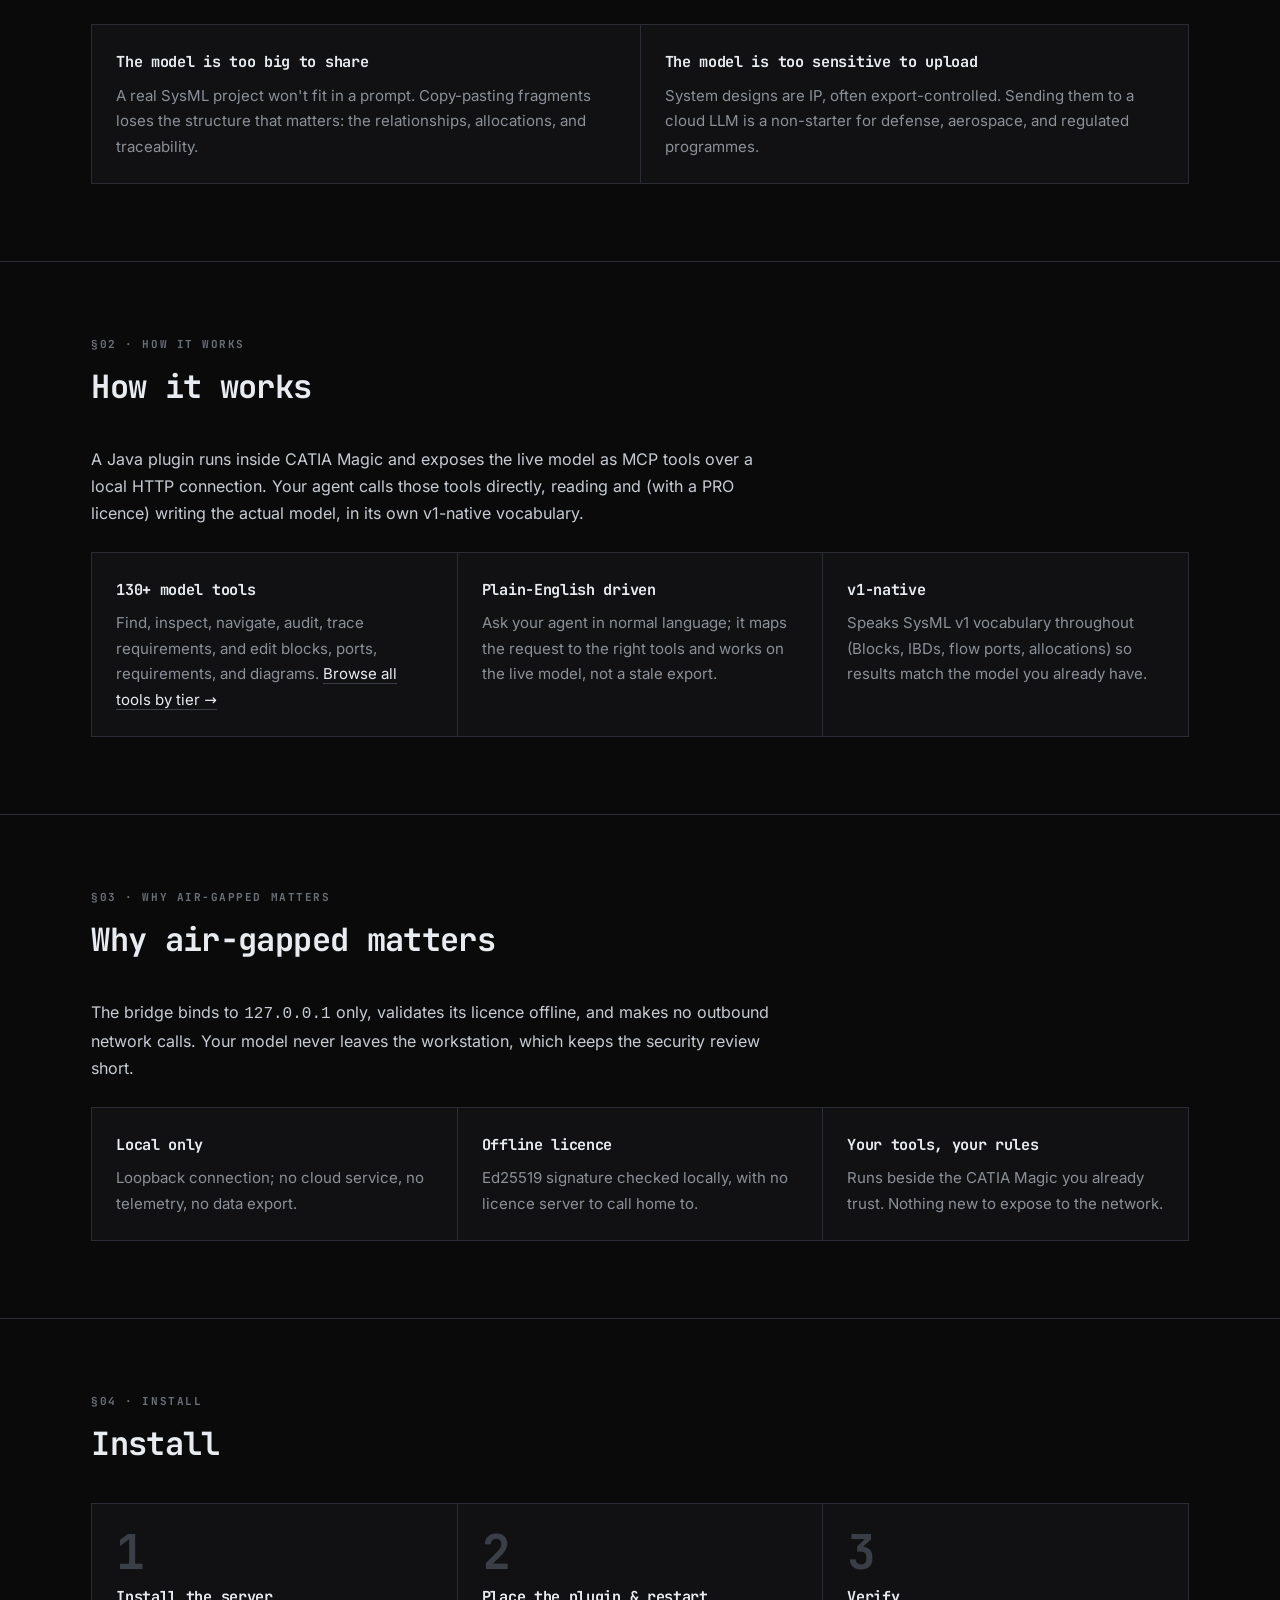
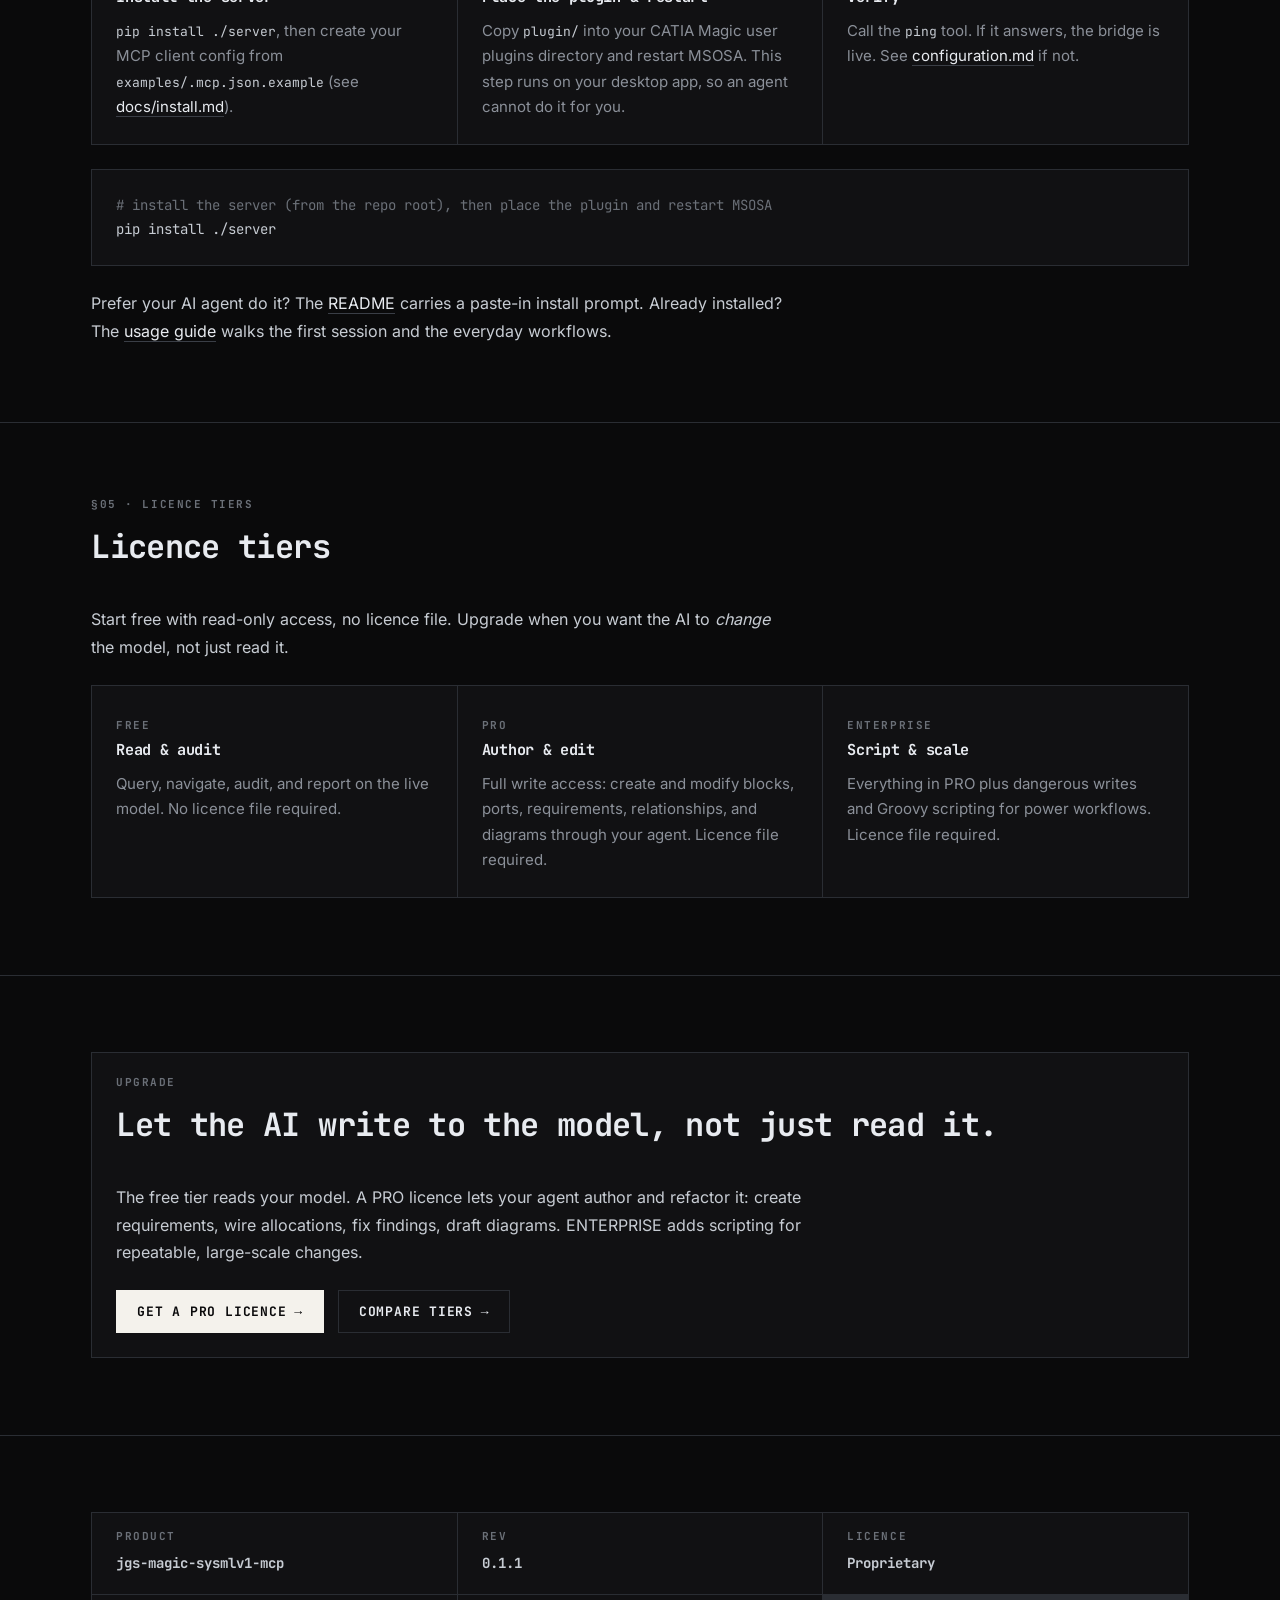
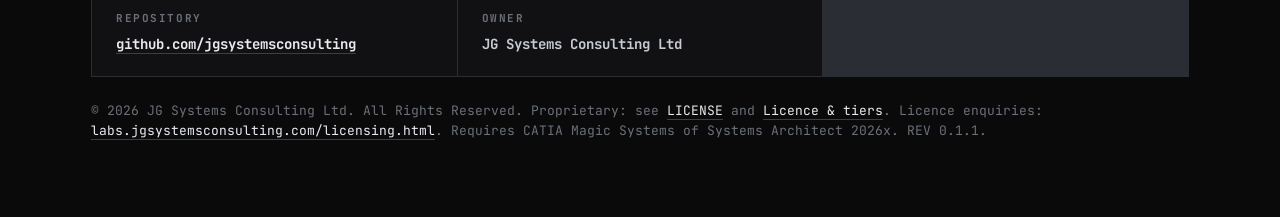
==== commit 2ad994b6: "feat(site): brand emblem in navigation" ====
--- a/docs/index.html
+++ b/docs/index.html
@@ -58,6 +58,7 @@
 </div></header>
 
 <nav class="site" aria-label="Site"><div class="wrap">
+  <a class="brand" href="index.html" aria-label="JG Systems Consulting home"><img src="images/jgs-emblem.png" alt="" width="28" height="28"></a>
   <a href="#problem">The problem</a>
   <a href="#how">How it works</a>
   <a href="#airgap">Why air-gapped matters</a>
--- a/docs/site.css
+++ b/docs/site.css
@@ -63,6 +63,8 @@
 nav.site .wrap{display:flex;flex-wrap:wrap;align-items:center;gap:.75rem 1.5rem;padding-top:12px;padding-bottom:12px;}
 nav.site a{font:700 .6875rem/1 var(--mono);letter-spacing:.12em;text-transform:uppercase;border:0;color:var(--mute-2);}
 nav.site a:hover{color:var(--text-hi);}
+.brand{display:inline-flex;align-items:center;}
+.brand img{display:block;}
 table.data{width:100%;border-collapse:collapse;font-size:.9375rem;}
 table.data th,table.data td{text-align:left;vertical-align:top;padding:14px 16px;border-bottom:1px solid var(--line);color:var(--mute-2);}
 table.data th{font:700 .6875rem/1.4 var(--mono);letter-spacing:.12em;text-transform:uppercase;color:var(--mute);background:var(--ink-3);}
